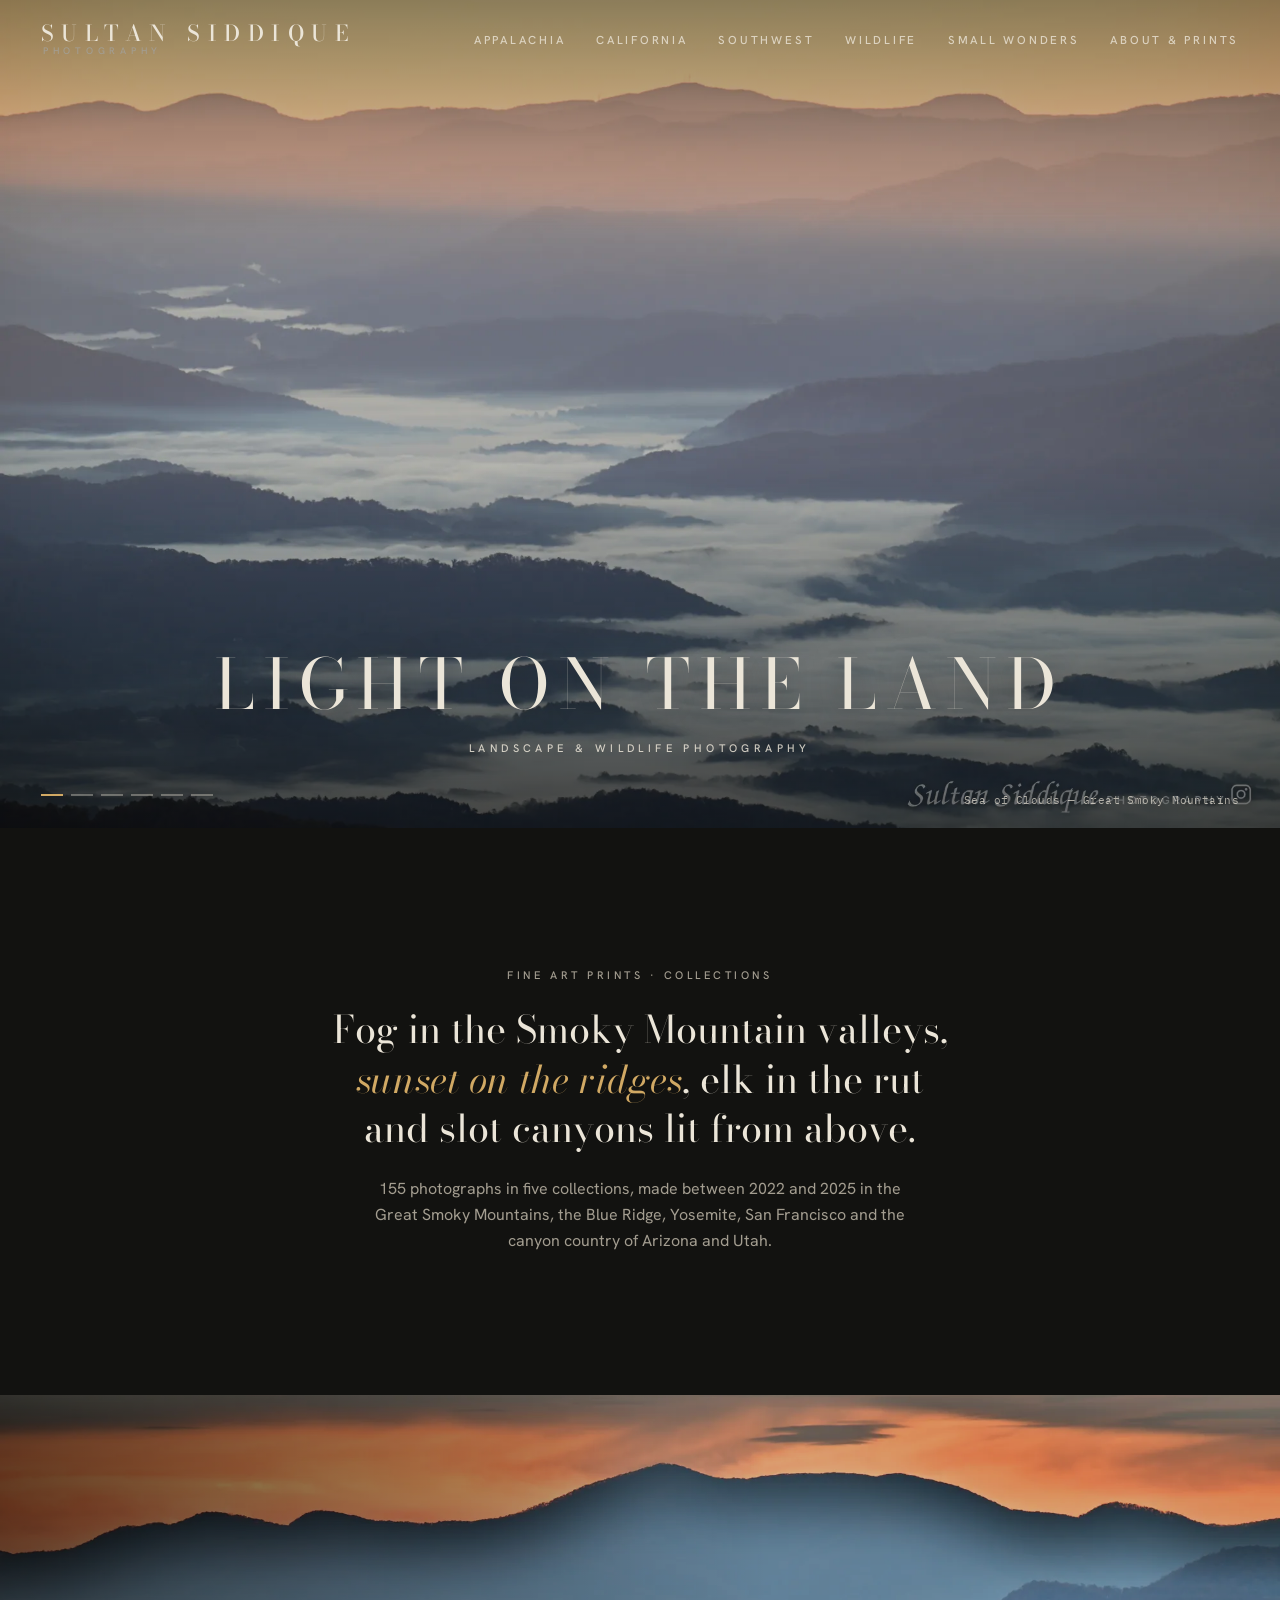
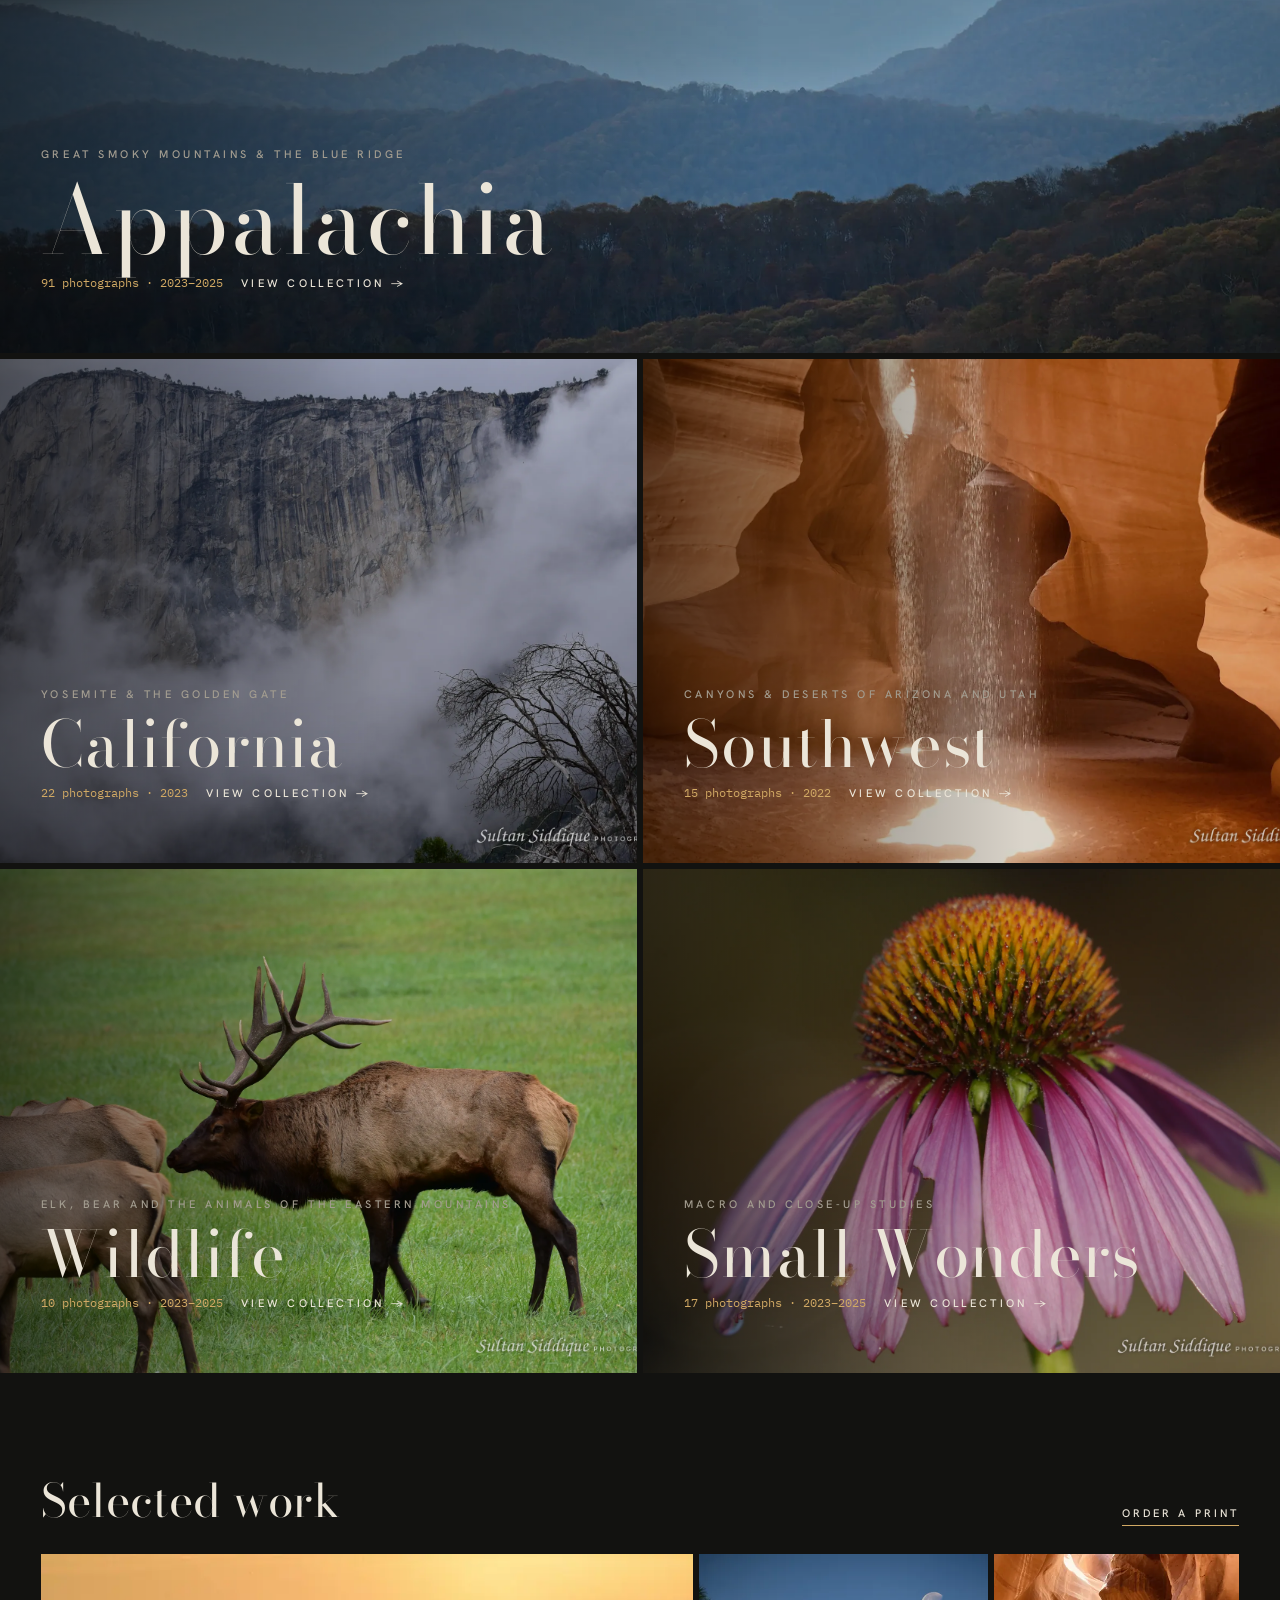
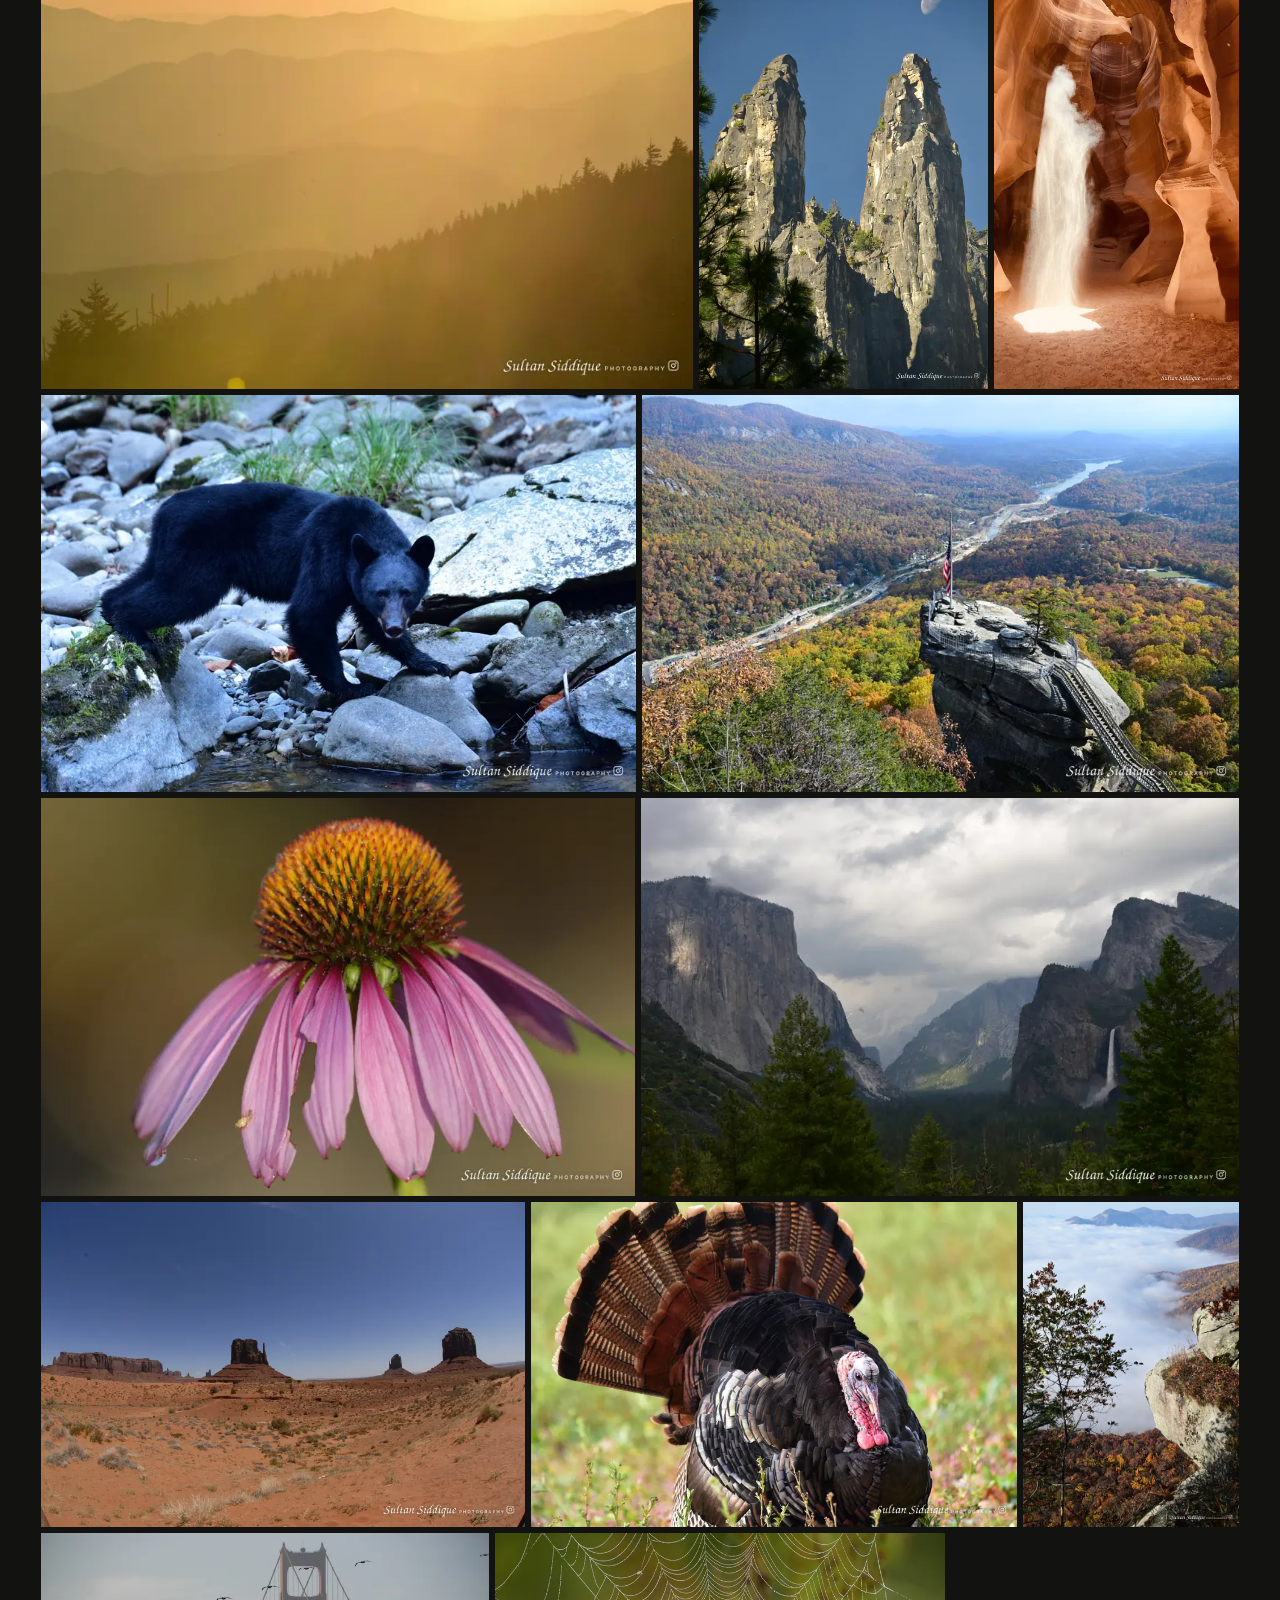
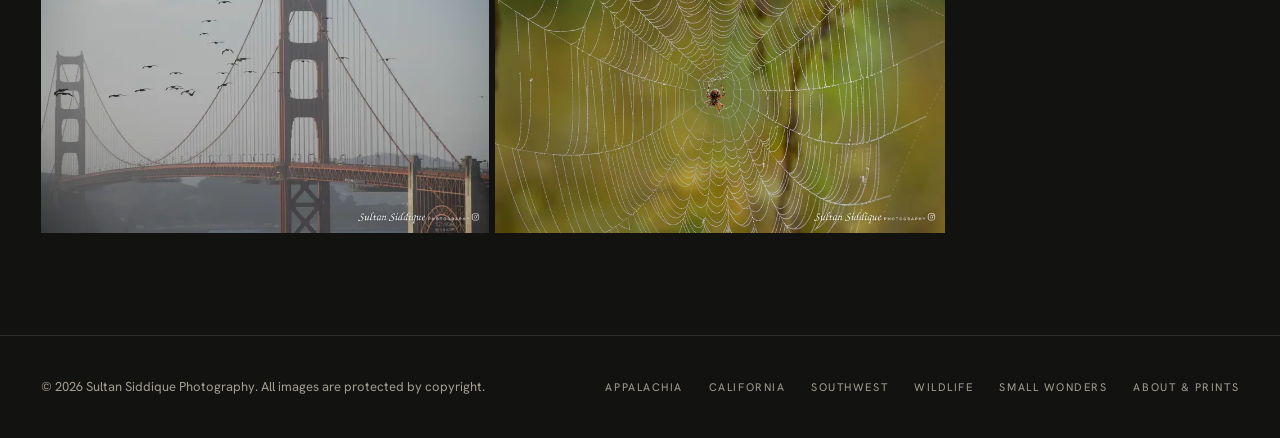
==== index.html @ a52e5d25 "Sultan Siddique Photography portfolio site Static site: home page, five collection galleries with li" ====
<!doctype html>
<html lang="en">
<head>
<title>Sultan Siddique Photography</title>
<meta charset="utf-8">
<meta name="viewport" content="width=device-width, initial-scale=1, viewport-fit=cover">
<meta name="claude:viewport-fit-sides" content="cover">
<meta name="description" content="Landscape and wildlife photography from the Great Smoky Mountains, the Blue Ridge, Yosemite and the American Southwest.">
<meta property="og:title" content="Sultan Siddique Photography"><meta property="og:description" content="Landscape and wildlife photography from the Great Smoky Mountains, the Blue Ridge, Yosemite and the American Southwest."><meta property="og:image" content="img/l/dsc-5388.webp">
<meta name="theme-color" content="#121210">
<link rel="icon" href="data:image/svg+xml,%3Csvg xmlns='http://www.w3.org/2000/svg' viewBox='0 0 64 64'%3E%3Crect width='64' height='64' fill='%23121210'/%3E%3Cpath d='M6 50 24 26l10 13 8-9 16 20Z' fill='%23d1a964'/%3E%3Ccircle cx='46' cy='18' r='5' fill='%23ebe5d8'/%3E%3C/svg%3E">
<link rel="preconnect" href="https://fonts.googleapis.com"><link rel="preconnect" href="https://fonts.gstatic.com" crossorigin><link rel="stylesheet" href="https://fonts.googleapis.com/css2?family=Bodoni+Moda:ital,opsz,wght@0,6..96,400;0,6..96,500;1,6..96,400&family=Hanken+Grotesk:wght@400;500&family=IBM+Plex+Mono&display=swap">
<link rel="stylesheet" href="css/site.css">
</head>
<body>
<a class="skip" href="#main">Skip to content</a>
<header class="site-head wrap">
  <a class="wordmark" href="index.html" aria-label="Sultan Siddique Photography, home"><b>Sultan Siddique</b><span>Photography</span></a>
  <button class="menu-btn" type="button" aria-label="Menu" aria-expanded="false" aria-controls="nav"><i></i><i></i></button>
  <ul class="nav" id="nav"><li><a href="appalachia.html">Appalachia</a></li><li><a href="california.html">California</a></li><li><a href="southwest.html">Southwest</a></li><li><a href="wildlife.html">Wildlife</a></li><li><a href="small-wonders.html">Small Wonders</a></li><li><a href="about.html">About &amp; Prints</a></li></ul>
</header>
<main id="main">
<section class="hero" aria-label="Featured photographs"><figure data-cap="Sea of Clouds — Great Smoky Mountains" class="on"><img src="img/l/dsc-5388.webp" alt="Sea of Clouds, Great Smoky Mountains" fetchpriority="high"></figure><figure data-cap="Golden Hour Ridges — Great Smoky Mountains"><img data-src="img/l/dsc-8160.webp" src="" alt="Golden Hour Ridges, Great Smoky Mountains" fetchpriority="low"></figure><figure data-cap="El Capitan in Cloud — Yosemite National Park"><img data-src="img/l/dsc-5536.webp" src="" alt="El Capitan in Cloud, Yosemite National Park" fetchpriority="low"></figure><figure data-cap="Light Beam — Antelope Canyon, Arizona"><img data-src="img/l/img-0070.webp" src="" alt="Light Beam, Antelope Canyon, Arizona" fetchpriority="low"></figure><figure data-cap="The Bull — Great Smoky Mountains"><img data-src="img/l/dsc-7879.webp" src="" alt="The Bull, Great Smoky Mountains" fetchpriority="low"></figure><figure data-cap="Horseshoe Bend — Arizona"><img data-src="img/l/dsc0155.webp" src="" alt="Horseshoe Bend, Arizona" fetchpriority="low"></figure>
  <div class="hero-copy wrap"><h1>Light on the Land</h1><p>Landscape &amp; Wildlife Photography</p></div>
  <div class="hero-dots"><button type="button" aria-label="Show photo 1" aria-current="true"></button><button type="button" aria-label="Show photo 2" aria-current="false"></button><button type="button" aria-label="Show photo 3" aria-current="false"></button><button type="button" aria-label="Show photo 4" aria-current="false"></button><button type="button" aria-label="Show photo 5" aria-current="false"></button><button type="button" aria-label="Show photo 6" aria-current="false"></button></div><span class="hero-cap" aria-live="polite"></span>
</section>
<section class="intro wrap">
  <span class="eyebrow">Fine art prints · Collections</span>
  <p class="lede">Fog in the Smoky Mountain valleys, <em>sunset on the ridges</em>, elk in the rut and slot canyons lit from above.</p>
  <p class="meta">155 photographs in five collections, made between 2022 and 2025 in the Great Smoky Mountains, the Blue Ridge, Yosemite, San Francisco and the canyon country of Arizona and Utah.</p>
</section>
<section class="collections" aria-label="Collections">
  <a class="tile" href="appalachia.html"><img src="img/l/dsc-5570.webp" alt="" loading="lazy" decoding="async"><div class="tile-copy wrap"><span class="eyebrow">Great Smoky Mountains &amp; the Blue Ridge</span><h2>Appalachia</h2><p><span class="count">91 photographs · 2023–2025</span><span class="go">View collection →</span></p></div></a>
  <div class="pair"><a class="tile" href="california.html"><img src="img/l/dsc-5536.webp" alt="" loading="lazy" decoding="async"><div class="tile-copy wrap"><span class="eyebrow">Yosemite &amp; the Golden Gate</span><h2>California</h2><p><span class="count">22 photographs · 2023</span><span class="go">View collection →</span></p></div></a><a class="tile" href="southwest.html"><img src="img/l/img-0070.webp" alt="" loading="lazy" decoding="async"><div class="tile-copy wrap"><span class="eyebrow">Canyons &amp; deserts of Arizona and Utah</span><h2>Southwest</h2><p><span class="count">15 photographs · 2022</span><span class="go">View collection →</span></p></div></a></div>
  <div class="pair"><a class="tile" href="wildlife.html"><img src="img/l/dsc-7879.webp" alt="" loading="lazy" decoding="async"><div class="tile-copy wrap"><span class="eyebrow">Elk, bear and the animals of the eastern mountains</span><h2>Wildlife</h2><p><span class="count">10 photographs · 2023–2025</span><span class="go">View collection →</span></p></div></a><a class="tile" href="small-wonders.html"><img src="img/l/dsc0779.webp" alt="" loading="lazy" decoding="async"><div class="tile-copy wrap"><span class="eyebrow">Macro and close-up studies</span><h2>Small Wonders</h2><p><span class="count">17 photographs · 2023–2025</span><span class="go">View collection →</span></p></div></a></div>
</section>
<section class="wrap" aria-labelledby="sel-h">
  <div class="section-head"><h2 id="sel-h">Selected work</h2><a href="about.html#prints">Order a print</a></div>
  <div class="grid"><figure style="--r:1.4981" data-full="img/l/dsc-8160.webp" data-title="Golden Hour Ridges" data-place="Great Smoky Mountains" data-year="2023" data-exif="Nikon D750 · 260mm · f/25 · 1/100s · ISO 200"><a href="img/l/dsc-8160.webp" aria-label="Open Golden Hour Ridges"><img src="img/s/dsc-8160.webp" alt="Golden Hour Ridges, Great Smoky Mountains" loading="lazy" decoding="async" width="800" height="534"></a><figcaption>Golden Hour Ridges<small>Great Smoky Mountains · 2023</small></figcaption></figure><figure style="--r:0.6663" data-full="img/l/dsc-6150.webp" data-title="Cathedral Spires &amp; Moon" data-place="Yosemite National Park" data-year="2023" data-exif="Nikon D750 · 140mm · f/6 · 1/160s · ISO 200"><a href="img/l/dsc-6150.webp" aria-label="Open Cathedral Spires &amp; Moon"><img src="img/s/dsc-6150.webp" alt="Cathedral Spires &amp; Moon, Yosemite National Park" loading="lazy" decoding="async" width="533" height="800"></a><figcaption>Cathedral Spires &amp; Moon<small>Yosemite National Park · 2023</small></figcaption></figure><figure style="--r:0.5625" data-full="img/l/img-9988.webp" data-title="Falling Sand" data-place="Antelope Canyon, Arizona" data-year="2022" data-exif="iPhone SE · 3.99mm · f/1.8 · 1/75s · ISO 80"><a href="img/l/img-9988.webp" aria-label="Open Falling Sand"><img src="img/s/img-9988.webp" alt="Falling Sand, Antelope Canyon, Arizona" loading="lazy" decoding="async" width="450" height="800"></a><figcaption>Falling Sand<small>Antelope Canyon, Arizona · 2022</small></figcaption></figure><figure style="--r:1.4981" data-full="img/l/dsc-8033.webp" data-title="Black Bear" data-place="Great Smoky Mountains" data-year="2023" data-exif="Nikon D750 · 310mm · f/5.6 · 1/100s · ISO 2000"><a href="img/l/dsc-8033.webp" aria-label="Open Black Bear"><img src="img/s/dsc-8033.webp" alt="Black Bear, Great Smoky Mountains" loading="lazy" decoding="async" width="800" height="534"></a><figcaption>Black Bear<small>Great Smoky Mountains · 2023</small></figcaption></figure><figure style="--r:1.5009" data-full="img/l/dsc-6797.webp" data-title="Chimney Rock" data-place="Blue Ridge, North Carolina" data-year="2025" data-exif="Nikon Z 8 · 24mm · f/8 · 1/160s · ISO 125"><a href="img/l/dsc-6797.webp" aria-label="Open Chimney Rock"><img src="img/s/dsc-6797.webp" alt="Chimney Rock, Blue Ridge, North Carolina" loading="lazy" decoding="async" width="800" height="533"></a><figcaption>Chimney Rock<small>Blue Ridge, North Carolina · 2025</small></figcaption></figure><figure style="--r:1.4925" data-full="img/l/dsc0779.webp" data-title="Coneflower" data-place="Close-up" data-year="2023" data-exif="Nikon D200 · 500mm · f/5.6 · 1/320s · ISO 320"><a href="img/l/dsc0779.webp" aria-label="Open Coneflower"><img src="img/s/dsc0779.webp" alt="Coneflower, Close-up" loading="lazy" decoding="async" width="800" height="536"></a><figcaption>Coneflower<small>Close-up · 2023</small></figcaption></figure><figure style="--r:1.5009" data-full="img/l/dsc-5872.webp" data-title="Tunnel View" data-place="Yosemite National Park" data-year="2023" data-exif="Nikon D750 · 32mm · f/25 · 1/25s · ISO 100"><a href="img/l/dsc-5872.webp" aria-label="Open Tunnel View"><img src="img/s/dsc-5872.webp" alt="Tunnel View, Yosemite National Park" loading="lazy" decoding="async" width="800" height="533"></a><figcaption>Tunnel View<small>Yosemite National Park · 2023</small></figcaption></figure><figure style="--r:1.4925" data-full="img/l/dsc0091.webp" data-title="Monument Valley" data-place="Arizona–Utah" data-year="2022" data-exif="Nikon D200 · 10.5mm · f/18 · 1/200s · ISO 250"><a href="img/l/dsc0091.webp" aria-label="Open Monument Valley"><img src="img/s/dsc0091.webp" alt="Monument Valley, Arizona–Utah" loading="lazy" decoding="async" width="800" height="536"></a><figcaption>Monument Valley<small>Arizona–Utah · 2022</small></figcaption></figure><figure style="--r:1.4981" data-full="img/l/dsc-8059.webp" data-title="Strut" data-place="Great Smoky Mountains" data-year="2023" data-exif="Nikon D750 · 380mm · f/5.6 · 1/80s · ISO 1600"><a href="img/l/dsc-8059.webp" aria-label="Open Strut"><img src="img/s/dsc-8059.webp" alt="Strut, Great Smoky Mountains" loading="lazy" decoding="async" width="800" height="534"></a><figcaption>Strut<small>Great Smoky Mountains · 2023</small></figcaption></figure><figure style="--r:0.6663" data-full="img/l/dsc-7204.webp" data-title="Above the Clouds" data-place="Blue Ridge" data-year="2025" data-exif="Nikon Z 8 · 48mm · f/9 · 1/160s · ISO 110"><a href="img/l/dsc-7204.webp" aria-label="Open Above the Clouds"><img src="img/s/dsc-7204.webp" alt="Above the Clouds, Blue Ridge" loading="lazy" decoding="async" width="533" height="800"></a><figcaption>Above the Clouds<small>Blue Ridge · 2025</small></figcaption></figure><figure style="--r:1.4925" data-full="img/l/dsc0447.webp" data-title="Golden Gate &amp; Pelicans" data-place="San Francisco" data-year="2023" data-exif="Nikon D200 · 125mm · f/6 · 1/200s · ISO 100"><a href="img/l/dsc0447.webp" aria-label="Open Golden Gate &amp; Pelicans"><img src="img/s/dsc0447.webp" alt="Golden Gate &amp; Pelicans, San Francisco" loading="lazy" decoding="async" width="800" height="536"></a><figcaption>Golden Gate &amp; Pelicans<small>San Francisco · 2023</small></figcaption></figure><figure style="--r:1.4981" data-full="img/l/dsc-8087.webp" data-title="Dew-Strung Web" data-place="Great Smoky Mountains" data-year="2023" data-exif="Nikon D750 · 500mm · f/5.6 · 1/80s · ISO 200"><a href="img/l/dsc-8087.webp" aria-label="Open Dew-Strung Web"><img src="img/s/dsc-8087.webp" alt="Dew-Strung Web, Great Smoky Mountains" loading="lazy" decoding="async" width="800" height="534"></a><figcaption>Dew-Strung Web<small>Great Smoky Mountains · 2023</small></figcaption></figure></div>
</section>
<div style="height:clamp(60px,8vw,110px)"></div>
</main>
<footer class="site-foot wrap">
  <span>© 2026 Sultan Siddique Photography. All images are protected by copyright.</span>
  <nav aria-label="Footer"><a href="appalachia.html">Appalachia</a><a href="california.html">California</a><a href="southwest.html">Southwest</a><a href="wildlife.html">Wildlife</a><a href="small-wonders.html">Small Wonders</a><a href="about.html">About &amp; Prints</a></nav>
</footer>
<script src="js/site.js" defer></script>
</body>
</html>
---- css/site.css ----
/* Layout: full-bleed photographs on a dark gallery wall; type stays small and spaced so the pictures carry the page. */
:root {
  --wall: #121210;        /* gallery wall, warm-biased near black */
  --wall-2: #1b1a17;      /* raised surface */
  --line: #2e2c27;        /* hairlines */
  --bone: #ebe5d8;        /* primary text */
  --ash: #a39d90;         /* secondary text */
  --gold: #d1a964;        /* the one accent: late-light gold */
  --display: "Bodoni Moda", "Didot", "Bodoni 72", Georgia, serif;
  --body: "Hanken Grotesk", "Helvetica Neue", Arial, sans-serif;
  --mono: "IBM Plex Mono", ui-monospace, Menlo, Consolas, monospace;
  --gutter: clamp(16px, 3.2vw, 48px);
  color-scheme: dark;
}
* { box-sizing: border-box; }
html { scroll-behavior: smooth; }
@media (prefers-reduced-motion: reduce) { html { scroll-behavior: auto; } }
body {
  margin: 0; background: var(--wall); color: var(--bone);
  font: 400 16px/1.65 var(--body);
  -webkit-font-smoothing: antialiased;
}
img { max-width: 100%; display: block; }
a { color: inherit; }
:focus-visible { outline: 2px solid var(--gold); outline-offset: 3px; }
.wrap { padding-left: max(var(--gutter), env(safe-area-inset-left, 0px)); padding-right: max(var(--gutter), env(safe-area-inset-right, 0px)); }
.eyebrow { font: 500 11px/1.4 var(--body); letter-spacing: .32em; text-transform: uppercase; color: var(--ash); }
.skip { position: absolute; left: -999px; top: 8px; background: var(--bone); color: var(--wall); padding: 8px 12px; z-index: 100; }
.skip:focus { left: 16px; }

/* ---------- Header ---------- */
.site-head {
  position: fixed; inset: 0 0 auto; z-index: 40;
  display: flex; align-items: center; justify-content: space-between; gap: 24px;
  padding-top: calc(env(safe-area-inset-top, 0px) + 22px); padding-bottom: 22px;
  transition: background .35s ease, padding .35s ease;
}
.site-head.solid { background: rgba(18,18,16,.92); backdrop-filter: blur(10px); padding-top: calc(env(safe-area-inset-top, 0px) + 14px); padding-bottom: 14px; border-bottom: 1px solid var(--line); }
.wordmark { text-decoration: none; display: grid; gap: 2px; line-height: 1; }
.wordmark b { font: 500 22px/1 var(--display); letter-spacing: .34em; text-transform: uppercase; }
.wordmark span { font: 500 9.5px/1 var(--body); letter-spacing: .5em; text-transform: uppercase; color: var(--ash); padding-left: 2px; }
.nav { display: flex; gap: clamp(16px, 2.4vw, 34px); list-style: none; margin: 0; padding: 0; }
.nav a { text-decoration: none; font: 500 11.5px/1 var(--body); letter-spacing: .24em; text-transform: uppercase; color: var(--bone); opacity: .8; padding: 6px 0; border-bottom: 1px solid transparent; }
.nav a:hover, .nav a[aria-current="page"] { opacity: 1; border-bottom-color: var(--gold); }
.menu-btn { display: none; background: none; border: 0; color: var(--bone); width: 44px; height: 44px; padding: 10px; cursor: pointer; }
.menu-btn i { display: block; height: 1px; background: currentColor; margin: 7px 0; transition: transform .3s; }
.menu-open .menu-btn i:first-child { transform: translateY(4px) rotate(45deg); }
.menu-open .menu-btn i:last-child { transform: translateY(-4px) rotate(-45deg); }
@media (max-width: 860px) {
  .menu-btn { display: block; }
  .nav { position: fixed; inset: 0; z-index: -1; flex-direction: column; justify-content: center; align-items: center; gap: 28px; background: var(--wall); opacity: 0; pointer-events: none; transition: opacity .3s; }
  .nav a { font-size: 14px; }
  .menu-open .nav { opacity: 1; pointer-events: auto; }
}

/* ---------- Hero ---------- */
.hero { position: relative; height: min(92svh, 1100px); min-height: 520px; overflow: hidden; background: #000; }
.hero figure { position: absolute; inset: 0; margin: 0; opacity: 0; transition: opacity 1.8s ease; }
.hero figure.on { opacity: 1; }
.hero figure img { width: 100%; height: 100%; object-fit: cover; transform: scale(1.06); transition: transform 9s linear; }
.hero figure.on img { transform: scale(1); }
.hero::after { content: ""; position: absolute; inset: 0; background: linear-gradient(180deg, rgba(0,0,0,.45) 0%, rgba(0,0,0,0) 28%, rgba(0,0,0,0) 55%, rgba(0,0,0,.6) 100%); pointer-events: none; }
.hero-copy { position: absolute; z-index: 2; left: 0; right: 0; bottom: clamp(36px, 8vh, 90px); display: grid; gap: 18px; justify-items: center; text-align: center; }
.hero-copy h1 { margin: 0; font: 400 clamp(30px, 5.4vw, 72px)/1.08 var(--display); letter-spacing: .14em; text-transform: uppercase; text-wrap: balance; text-shadow: 0 2px 30px rgba(0,0,0,.35); }
.hero-copy p { margin: 0; font: 500 11px/1.5 var(--body); letter-spacing: .4em; text-transform: uppercase; color: var(--bone); opacity: .85; }
.hero-cap { position: absolute; z-index: 2; right: max(var(--gutter), env(safe-area-inset-right, 0px)); bottom: 22px; font: 400 11px/1 var(--mono); color: var(--bone); opacity: .7; letter-spacing: .04em; }
.hero-dots { position: absolute; z-index: 2; left: max(var(--gutter), env(safe-area-inset-left, 0px)); bottom: 22px; display: flex; gap: 8px; }
.hero-dots button { width: 22px; height: 22px; padding: 10px 0; background: none; border: 0; cursor: pointer; }
.hero-dots button::before { content: ""; display: block; height: 2px; background: var(--bone); opacity: .35; }
.hero-dots button[aria-current="true"]::before { opacity: 1; background: var(--gold); }
@media (prefers-reduced-motion: reduce) { .hero figure, .hero figure img { transition: none; transform: none; } }
@media (max-width: 600px) { .hero-cap { display: none; } }

/* ---------- Intro ---------- */
.intro { padding-block: clamp(64px, 11vw, 140px); display: grid; justify-items: center; text-align: center; gap: 22px; }
.intro p.lede { margin: 0; max-width: 30ch; font: 400 clamp(24px, 3.2vw, 38px)/1.3 var(--display); text-wrap: balance; }
.intro p.lede em { color: var(--gold); font-style: italic; }
.intro .meta { margin: 0; max-width: 62ch; color: var(--ash); }

/* ---------- Collections (full-width tiles) ---------- */
.collections { display: grid; gap: 6px; }
.tile { position: relative; display: block; height: clamp(320px, 62vh, 720px); overflow: hidden; text-decoration: none; background: #000; }
.tile img { width: 100%; height: 100%; object-fit: cover; transition: transform 1.4s cubic-bezier(.2,.7,.2,1), opacity .6s; opacity: .86; }
.tile:hover img, .tile:focus-visible img { transform: scale(1.035); opacity: 1; }
.tile::after { content: ""; position: absolute; inset: 0; background: linear-gradient(90deg, rgba(0,0,0,.55), rgba(0,0,0,0) 60%); }
.tile-copy { position: absolute; z-index: 2; left: 0; right: 0; bottom: clamp(28px, 6vw, 64px); display: grid; gap: 12px; }
.tile-copy h2 { margin: 0; font: 400 clamp(38px, 7.4vw, 104px)/.95 var(--display); letter-spacing: .02em; }
.tile-copy p { margin: 0; display: flex; flex-wrap: wrap; gap: 6px 18px; align-items: baseline; }
.tile-copy .count { font: 400 12px/1 var(--mono); color: var(--gold); }
.tile-copy .go { font: 500 11px/1 var(--body); letter-spacing: .3em; text-transform: uppercase; }
.pair { display: grid; grid-template-columns: 1fr 1fr; gap: 6px; }
.pair .tile { height: clamp(320px, 56vh, 640px); }
.pair .tile-copy h2 { font-size: clamp(34px, 5vw, 72px); }
@media (max-width: 760px) { .pair { grid-template-columns: 1fr; } }

/* ---------- Selected strip ---------- */
.section-head { display: flex; align-items: end; justify-content: space-between; gap: 16px; flex-wrap: wrap; padding-block: clamp(56px, 8vw, 110px) 28px; }
.section-head h2 { margin: 0; font: 400 clamp(28px, 3.6vw, 46px)/1.1 var(--display); }
.section-head a { font: 500 11px/1 var(--body); letter-spacing: .28em; text-transform: uppercase; text-decoration: none; border-bottom: 1px solid var(--gold); padding-bottom: 6px; }

/* ---------- Justified grid (no JS needed) ---------- */
.grid { display: flex; flex-wrap: wrap; gap: 6px; }
.grid::after { content: ""; flex-grow: 999; }
.grid figure { margin: 0; flex: var(--r) 1 calc(var(--r) * var(--row, 300px)); position: relative; overflow: hidden; background: var(--wall-2); }
.grid figure::before { content: ""; display: block; padding-top: calc(100% / var(--r)); }
.grid a { position: absolute; inset: 0; display: block; cursor: zoom-in; }
.grid img { width: 100%; height: 100%; object-fit: cover; transition: transform .9s cubic-bezier(.2,.7,.2,1), filter .5s; }
.grid figcaption { position: absolute; left: 0; right: 0; bottom: 0; padding: 40px 14px 12px; background: linear-gradient(0deg, rgba(0,0,0,.65), rgba(0,0,0,0)); font: 500 12px/1.3 var(--body); letter-spacing: .04em; opacity: 0; transform: translateY(6px); transition: opacity .35s, transform .35s; pointer-events: none; }
.grid figcaption small { display: block; color: var(--ash); font-size: 11px; letter-spacing: .08em; }
.grid figure:hover img { transform: scale(1.03); }
.grid figure:hover figcaption, .grid a:focus-visible + figcaption { opacity: 1; transform: none; }
@media (max-width: 760px) { .grid { --row: 108px; gap: 4px; } .grid figcaption { display: none; } }
@media (min-width: 1500px) { .grid { --row: 380px; } }

/* ---------- Gallery page header ---------- */
.page-head { padding-block: calc(env(safe-area-inset-top, 0px) + clamp(130px, 17vw, 200px)) clamp(36px, 5vw, 64px); display: grid; gap: 16px; }
.page-head h1 { margin: 0; font: 400 clamp(46px, 9vw, 128px)/.92 var(--display); letter-spacing: .01em; text-wrap: balance; }
.page-head .row { display: flex; flex-wrap: wrap; gap: 10px 32px; align-items: baseline; justify-content: space-between; border-top: 1px solid var(--line); padding-top: 18px; }
.page-head .row p { margin: 0; color: var(--ash); max-width: 60ch; }
.page-head .facts { font: 400 12px/1.6 var(--mono); color: var(--ash); }
.page-head .facts b { color: var(--gold); font-weight: 400; }
.gallery { padding-bottom: clamp(60px, 9vw, 120px); }
.next-col { display: block; text-decoration: none; border-top: 1px solid var(--line); padding-block: clamp(40px, 7vw, 90px); }
.next-col span { display: block; }
.next-col .t { font: 400 clamp(36px, 6vw, 84px)/1 var(--display); transition: color .3s; }
.next-col:hover .t { color: var(--gold); }

/* ---------- About / prints ---------- */
.about { display: grid; grid-template-columns: minmax(0, 5fr) minmax(0, 6fr); gap: clamp(32px, 6vw, 96px); align-items: start; padding-bottom: clamp(60px, 9vw, 120px); }
.about img { width: 100%; height: auto; }
.prose { min-width: 0; max-width: 62ch; }
.prose h2 { font: 400 clamp(26px, 3vw, 38px)/1.15 var(--display); margin: 1.6em 0 .5em; }
.prose h2:first-child { margin-top: 0; }
.prose p { margin: 0 0 1.1em; color: #d6d0c3; }
.kit { list-style: none; margin: 0; padding: 0; border-top: 1px solid var(--line); }
.kit li { display: flex; justify-content: space-between; gap: 16px; padding: 12px 0; border-bottom: 1px solid var(--line); font-size: 15px; }
.kit li span:last-child { font: 400 12.5px/1.6 var(--mono); color: var(--ash); text-align: right; }
.sizes { display: grid; grid-template-columns: repeat(auto-fit, minmax(150px, 1fr)); gap: 1px; background: var(--line); border: 1px solid var(--line); margin: 6px 0 22px; }
.sizes div { background: var(--wall); padding: 16px; display: grid; gap: 4px; }
.sizes b { font: 400 22px/1 var(--display); }
.sizes span { font: 400 12px/1.4 var(--mono); color: var(--ash); }
.cta { display: inline-flex; align-items: center; gap: 12px; padding: 14px 22px; border: 1px solid var(--gold); color: var(--bone); text-decoration: none; font: 500 11.5px/1 var(--body); letter-spacing: .26em; text-transform: uppercase; transition: background .25s, color .25s; }
.cta:hover { background: var(--gold); color: var(--wall); }
.email { font: 400 15px/1.4 var(--mono); color: var(--gold); user-select: all; }
@media (max-width: 860px) { .about { grid-template-columns: 1fr; } }

/* ---------- Footer ---------- */
.site-foot { border-top: 1px solid var(--line); padding-block: 40px calc(40px + env(safe-area-inset-bottom, 0px)); display: flex; flex-wrap: wrap; gap: 18px 40px; justify-content: space-between; align-items: center; color: var(--ash); font-size: 13px; }
.site-foot nav { display: flex; flex-wrap: wrap; gap: 10px 26px; }
.site-foot a { text-decoration: none; letter-spacing: .14em; text-transform: uppercase; font-size: 11px; }
.site-foot a:hover { color: var(--bone); }

/* ---------- Lightbox ---------- */
.lb { position: fixed; inset: 0; z-index: 90; background: #0a0a09; display: grid; grid-template-rows: auto 1fr auto; opacity: 0; pointer-events: none; transition: opacity .3s; }
.lb.open { opacity: 1; pointer-events: auto; }
.lb-top, .lb-bottom { display: flex; justify-content: space-between; align-items: center; gap: 16px; padding-left: max(var(--gutter), env(safe-area-inset-left, 0px)); padding-right: max(var(--gutter), env(safe-area-inset-right, 0px)); }
.lb-top { padding-top: calc(env(safe-area-inset-top, 0px) + 14px); padding-bottom: 10px; }
.lb-bottom { padding-top: 12px; padding-bottom: calc(env(safe-area-inset-bottom, 0px) + 18px); flex-wrap: wrap; align-items: end; }
.lb-count { font: 400 12px/1 var(--mono); color: var(--ash); }
.lb-stage { position: relative; min-height: 0; overflow: hidden; }
.lb-stage img { position: absolute; inset: 0; margin: auto; max-width: calc(100% - 2 * clamp(8px, 6vw, 96px)); max-height: 100%; width: auto; height: auto; object-fit: contain; transition: opacity .25s; user-select: none; }
.lb-stage img.loading { opacity: .25; }
.lb button { background: none; border: 0; color: var(--bone); cursor: pointer; font: 500 11px/1 var(--body); letter-spacing: .25em; text-transform: uppercase; padding: 12px; }
.lb-nav { position: absolute; top: 50%; translate: 0 -50%; width: 56px; height: 90px; display: grid; place-items: center; opacity: .65; }
.lb-nav:hover { opacity: 1; }
.lb-nav svg { width: 22px; height: 22px; stroke: currentColor; fill: none; stroke-width: 1.3; }
.lb-prev { left: max(4px, env(safe-area-inset-left, 0px)); } .lb-next { right: max(4px, env(safe-area-inset-right, 0px)); }
.lb-cap { display: grid; gap: 6px; min-width: 0; }
.lb-cap h3 { margin: 0; font: 400 clamp(20px, 2.2vw, 28px)/1.15 var(--display); }
.lb-cap p { margin: 0; color: var(--ash); font-size: 13px; letter-spacing: .06em; }
.lb-exif { font: 400 11.5px/1.5 var(--mono); color: var(--ash); }
.lb-print { font: 500 11px/1 var(--body); letter-spacing: .24em; text-transform: uppercase; text-decoration: none; border-bottom: 1px solid var(--gold); padding-bottom: 6px; white-space: nowrap; }
@media (max-width: 600px) { .lb-nav { display: none; } .lb-stage img { max-width: 100%; } }
@media (max-width: 600px) { .wordmark b { font-size: 16px; letter-spacing: .2em; white-space: nowrap; } .wordmark span { font-size: 8.5px; letter-spacing: .42em; } }
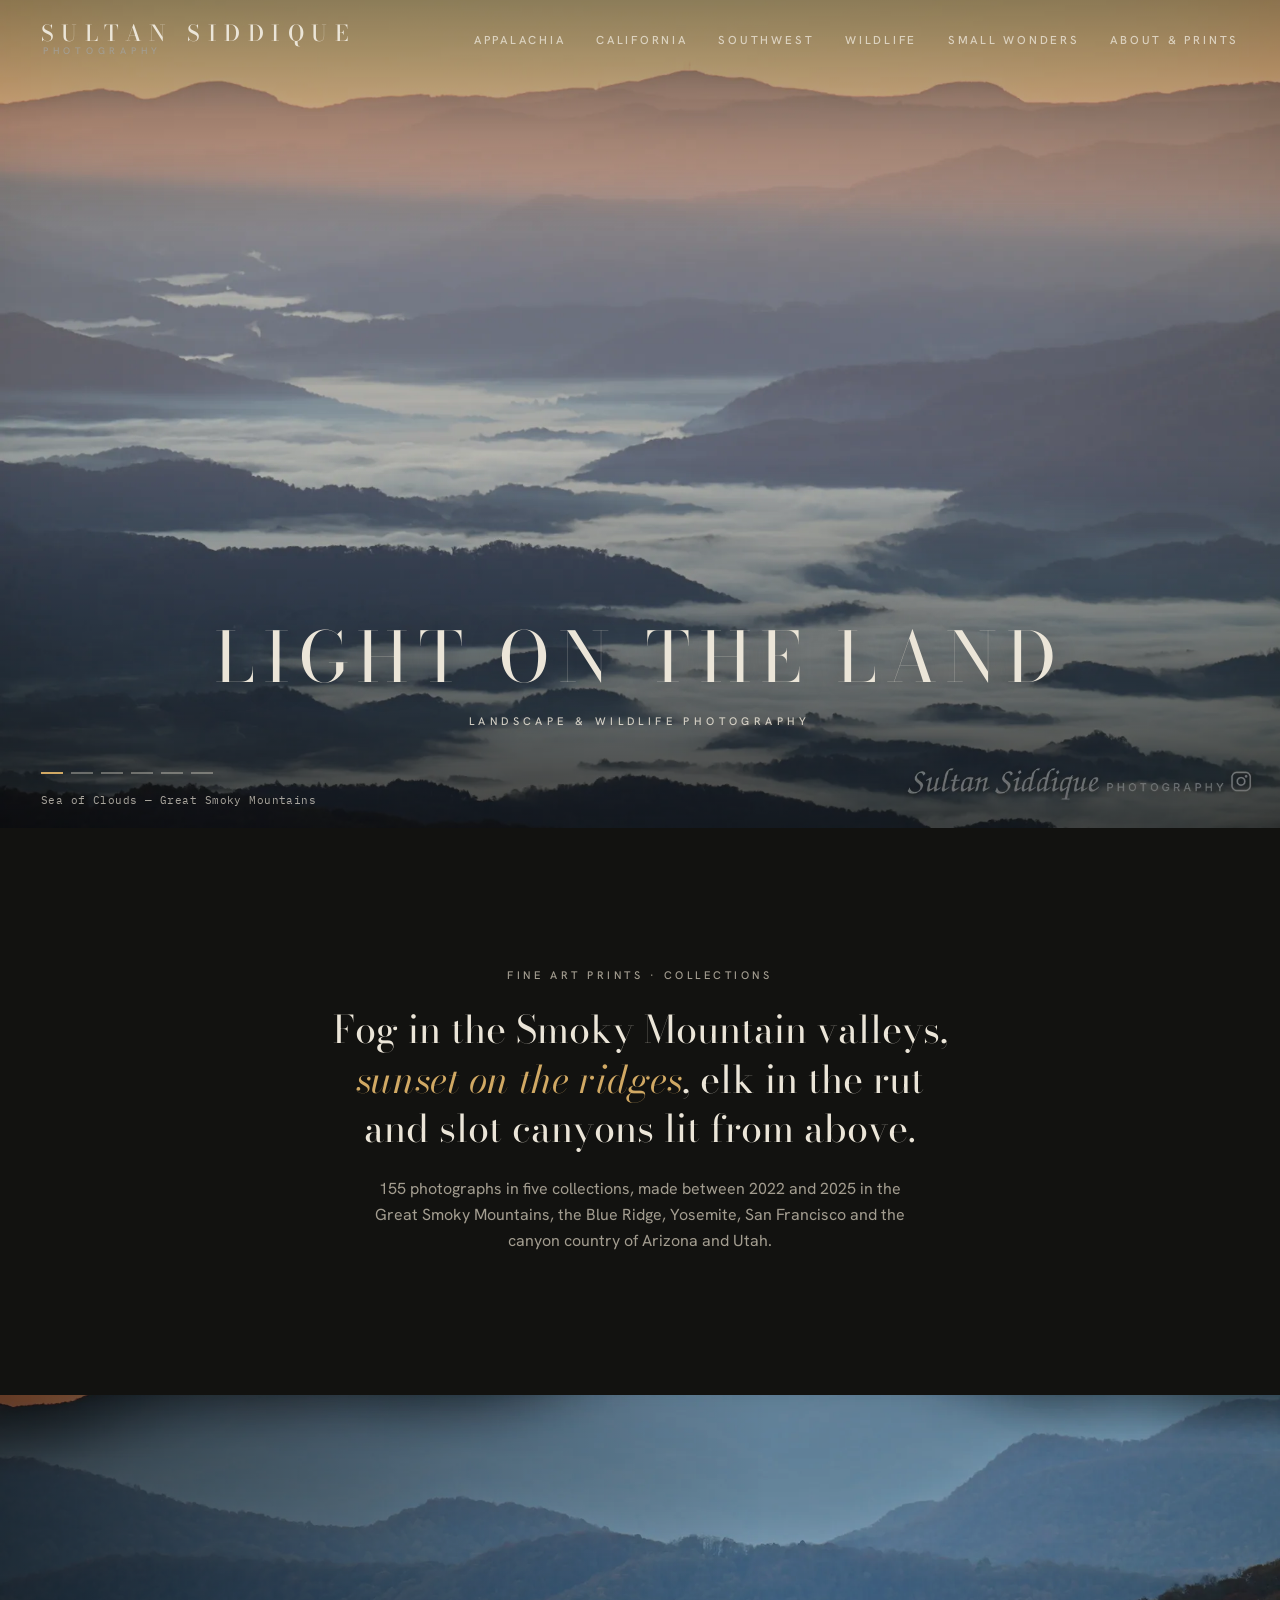
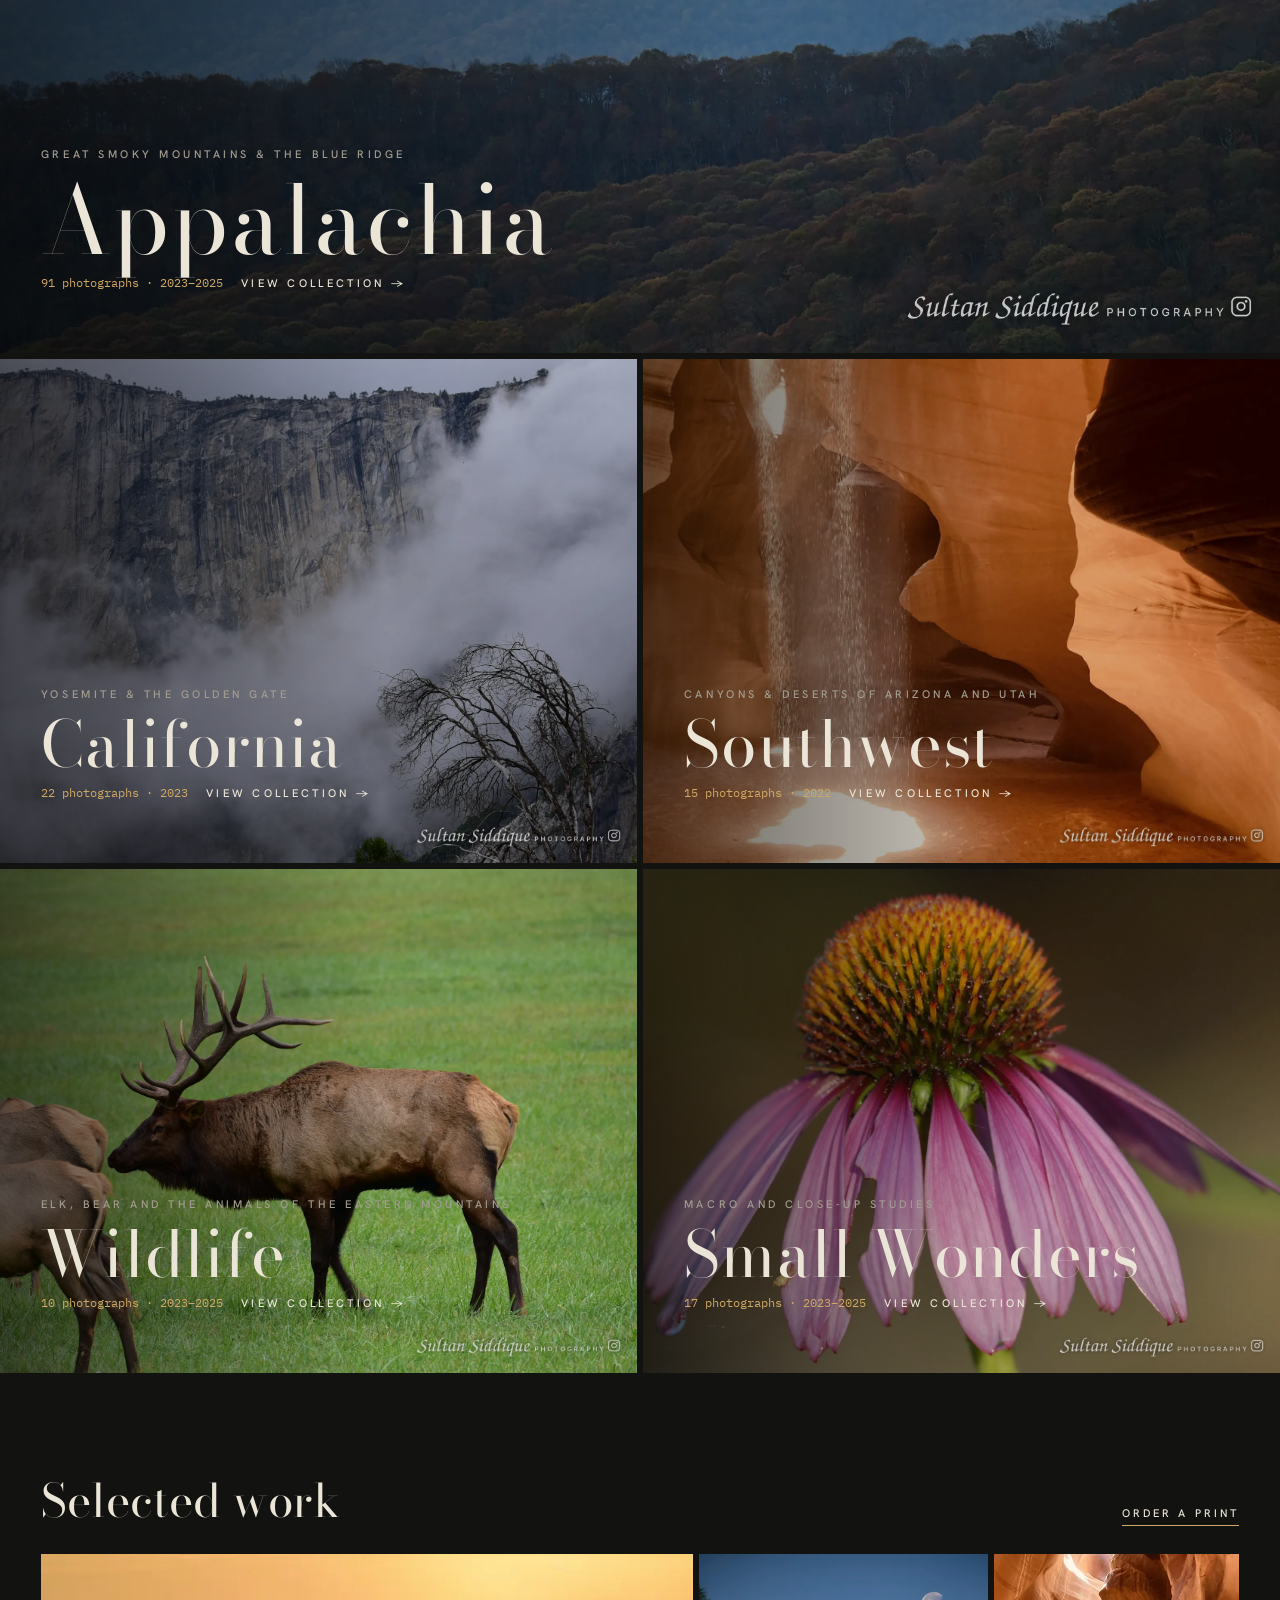
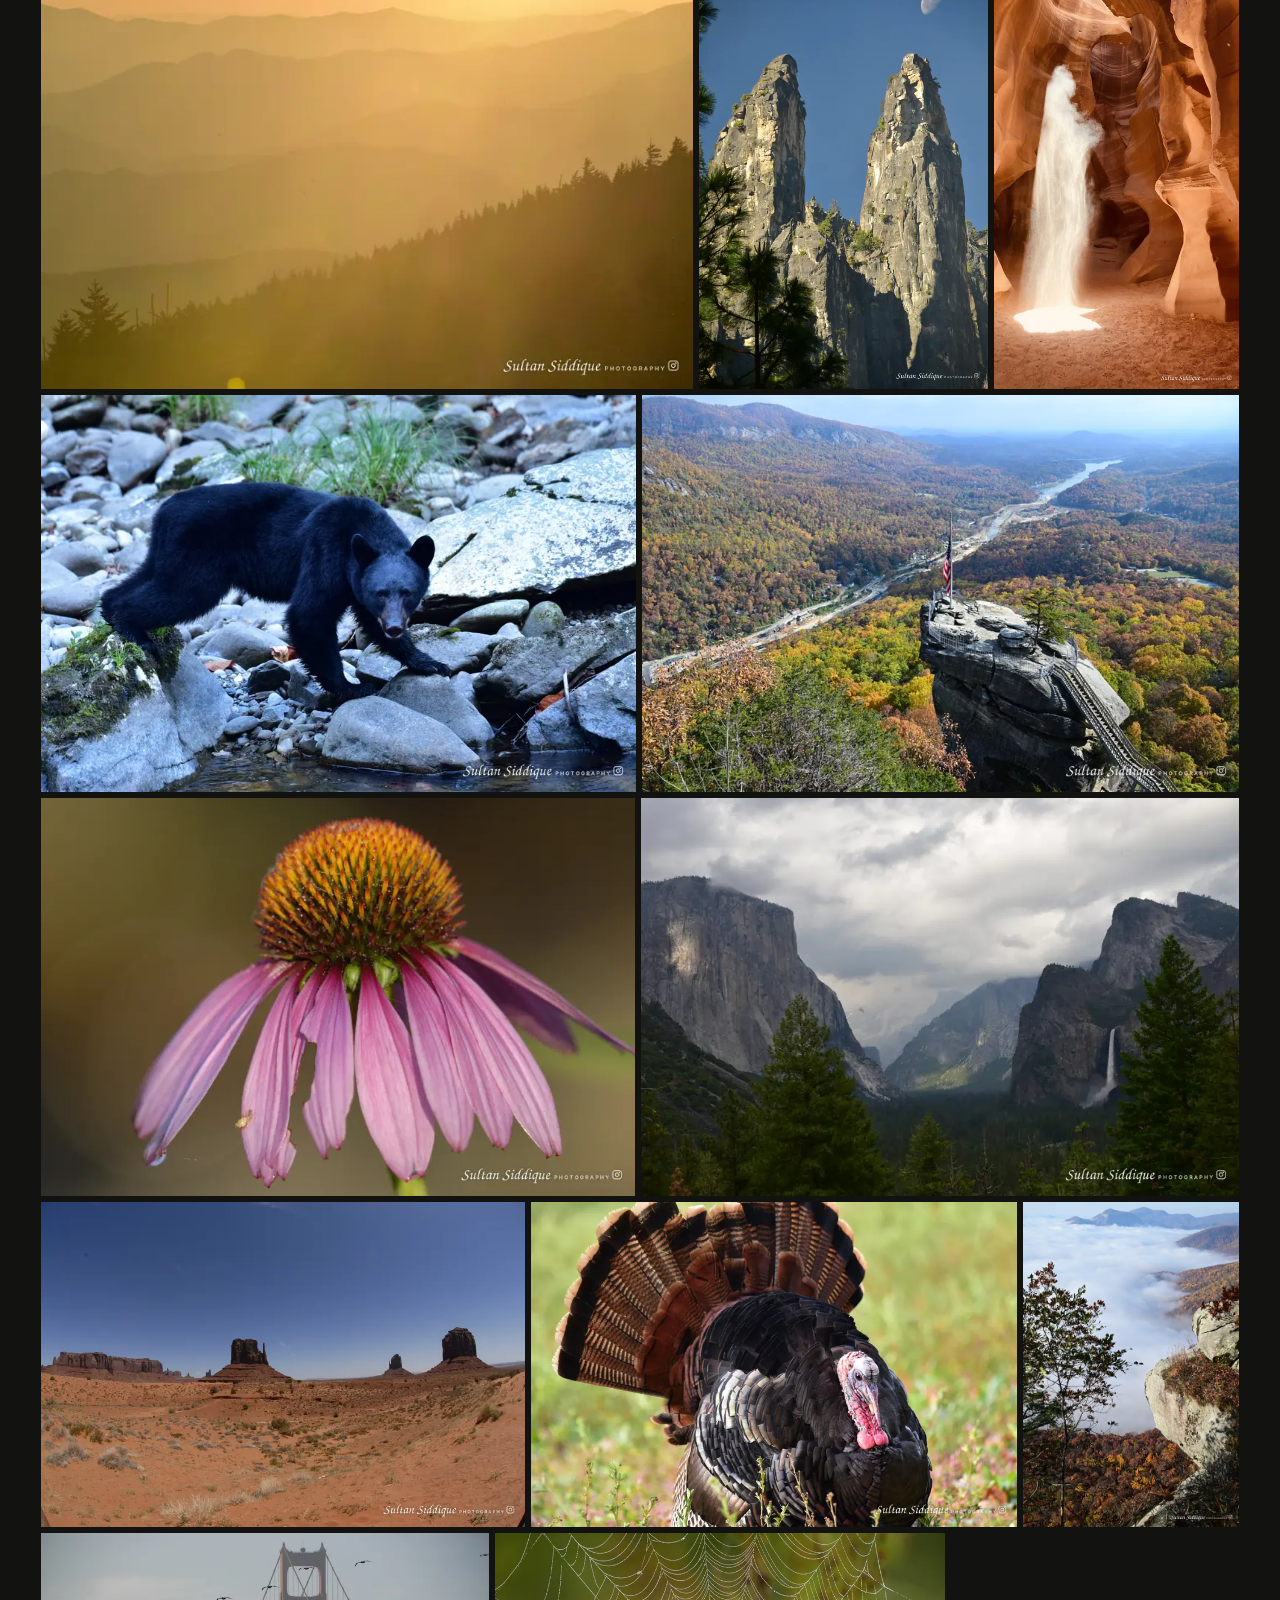
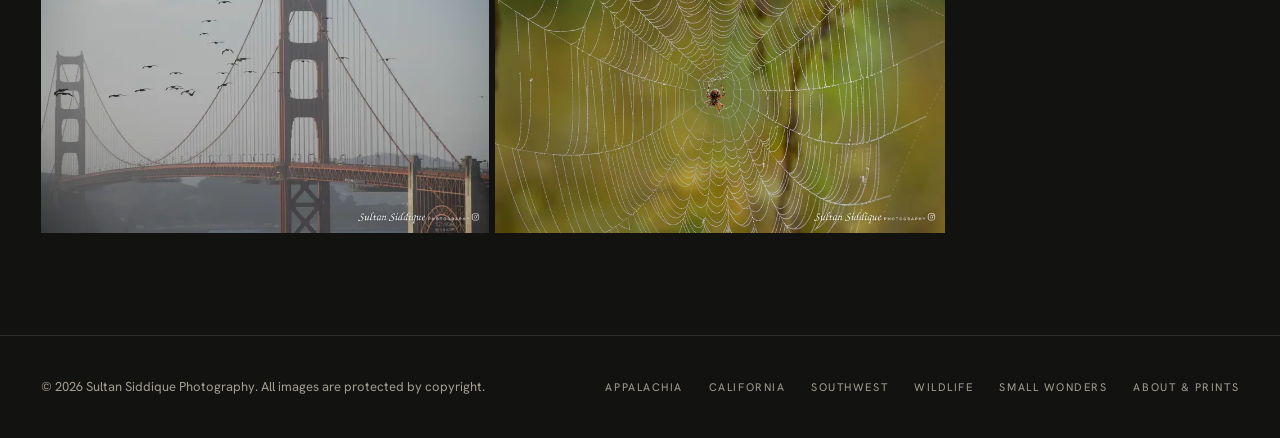
==== commit efdda647: "Version CSS/JS links so updates reach returning visitors Co-Authored-By: Claude Opus 5.5 <noreply@an" ====
--- a/index.html
+++ b/index.html
@@ -10,7 +10,7 @@
 <meta name="theme-color" content="#121210">
 <link rel="icon" href="data:image/svg+xml,%3Csvg xmlns='http://www.w3.org/2000/svg' viewBox='0 0 64 64'%3E%3Crect width='64' height='64' fill='%23121210'/%3E%3Cpath d='M6 50 24 26l10 13 8-9 16 20Z' fill='%23d1a964'/%3E%3Ccircle cx='46' cy='18' r='5' fill='%23ebe5d8'/%3E%3C/svg%3E">
 <link rel="preconnect" href="https://fonts.googleapis.com"><link rel="preconnect" href="https://fonts.gstatic.com" crossorigin><link rel="stylesheet" href="https://fonts.googleapis.com/css2?family=Bodoni+Moda:ital,opsz,wght@0,6..96,400;0,6..96,500;1,6..96,400&family=Hanken+Grotesk:wght@400;500&family=IBM+Plex+Mono&display=swap">
-<link rel="stylesheet" href="css/site.css">
+<link rel="stylesheet" href="css/site.css?v=5b5548cd">
 </head>
 <body>
 <a class="skip" href="#main">Skip to content</a>
@@ -44,6 +44,6 @@
   <span>© 2026 Sultan Siddique Photography. All images are protected by copyright.</span>
   <nav aria-label="Footer"><a href="appalachia.html">Appalachia</a><a href="california.html">California</a><a href="southwest.html">Southwest</a><a href="wildlife.html">Wildlife</a><a href="small-wonders.html">Small Wonders</a><a href="about.html">About &amp; Prints</a></nav>
 </footer>
-<script src="js/site.js" defer></script>
+<script src="js/site.js?v=5b5548cd" defer></script>
 </body>
 </html>
--- a/css/site.css
+++ b/css/site.css
@@ -57,19 +57,19 @@
 .hero { position: relative; height: min(92svh, 1100px); min-height: 520px; overflow: hidden; background: #000; }
 .hero figure { position: absolute; inset: 0; margin: 0; opacity: 0; transition: opacity 1.8s ease; }
 .hero figure.on { opacity: 1; }
-.hero figure img { width: 100%; height: 100%; object-fit: cover; transform: scale(1.06); transition: transform 9s linear; }
+.hero figure img { width: 100%; height: 100%; object-fit: cover; object-position: right bottom; transform: scale(1.06); transition: transform 9s linear; }
 .hero figure.on img { transform: scale(1); }
 .hero::after { content: ""; position: absolute; inset: 0; background: linear-gradient(180deg, rgba(0,0,0,.45) 0%, rgba(0,0,0,0) 28%, rgba(0,0,0,0) 55%, rgba(0,0,0,.6) 100%); pointer-events: none; }
-.hero-copy { position: absolute; z-index: 2; left: 0; right: 0; bottom: clamp(36px, 8vh, 90px); display: grid; gap: 18px; justify-items: center; text-align: center; }
+.hero-copy { position: absolute; z-index: 2; left: 0; right: 0; bottom: clamp(80px, 11vh, 120px); display: grid; gap: 18px; justify-items: center; text-align: center; }
 .hero-copy h1 { margin: 0; font: 400 clamp(30px, 5.4vw, 72px)/1.08 var(--display); letter-spacing: .14em; text-transform: uppercase; text-wrap: balance; text-shadow: 0 2px 30px rgba(0,0,0,.35); }
 .hero-copy p { margin: 0; font: 500 11px/1.5 var(--body); letter-spacing: .4em; text-transform: uppercase; color: var(--bone); opacity: .85; }
-.hero-cap { position: absolute; z-index: 2; right: max(var(--gutter), env(safe-area-inset-right, 0px)); bottom: 22px; font: 400 11px/1 var(--mono); color: var(--bone); opacity: .7; letter-spacing: .04em; }
-.hero-dots { position: absolute; z-index: 2; left: max(var(--gutter), env(safe-area-inset-left, 0px)); bottom: 22px; display: flex; gap: 8px; }
+.hero-cap { position: absolute; z-index: 2; left: max(var(--gutter), env(safe-area-inset-left, 0px)); bottom: 22px; font: 400 11px/1 var(--mono); color: var(--bone); opacity: .7; letter-spacing: .04em; }
+.hero-dots { position: absolute; z-index: 2; left: max(var(--gutter), env(safe-area-inset-left, 0px)); bottom: 44px; display: flex; gap: 8px; }
 .hero-dots button { width: 22px; height: 22px; padding: 10px 0; background: none; border: 0; cursor: pointer; }
 .hero-dots button::before { content: ""; display: block; height: 2px; background: var(--bone); opacity: .35; }
 .hero-dots button[aria-current="true"]::before { opacity: 1; background: var(--gold); }
 @media (prefers-reduced-motion: reduce) { .hero figure, .hero figure img { transition: none; transform: none; } }
-@media (max-width: 600px) { .hero-cap { display: none; } }
+@media (max-width: 600px) { .hero-cap { display: none; } .hero-dots { bottom: 74px; left: 50%; translate: -50% 0; } .hero-copy { bottom: 110px; } }
 
 /* ---------- Intro ---------- */
 .intro { padding-block: clamp(64px, 11vw, 140px); display: grid; justify-items: center; text-align: center; gap: 22px; }
@@ -80,7 +80,7 @@
 /* ---------- Collections (full-width tiles) ---------- */
 .collections { display: grid; gap: 6px; }
 .tile { position: relative; display: block; height: clamp(320px, 62vh, 720px); overflow: hidden; text-decoration: none; background: #000; }
-.tile img { width: 100%; height: 100%; object-fit: cover; transition: transform 1.4s cubic-bezier(.2,.7,.2,1), opacity .6s; opacity: .86; }
+.tile img { width: 100%; height: 100%; object-fit: cover; object-position: right bottom; transition: transform 1.4s cubic-bezier(.2,.7,.2,1), opacity .6s; opacity: .86; }
 .tile:hover img, .tile:focus-visible img { transform: scale(1.035); opacity: 1; }
 .tile::after { content: ""; position: absolute; inset: 0; background: linear-gradient(90deg, rgba(0,0,0,.55), rgba(0,0,0,0) 60%); }
 .tile-copy { position: absolute; z-index: 2; left: 0; right: 0; bottom: clamp(28px, 6vw, 64px); display: grid; gap: 12px; }
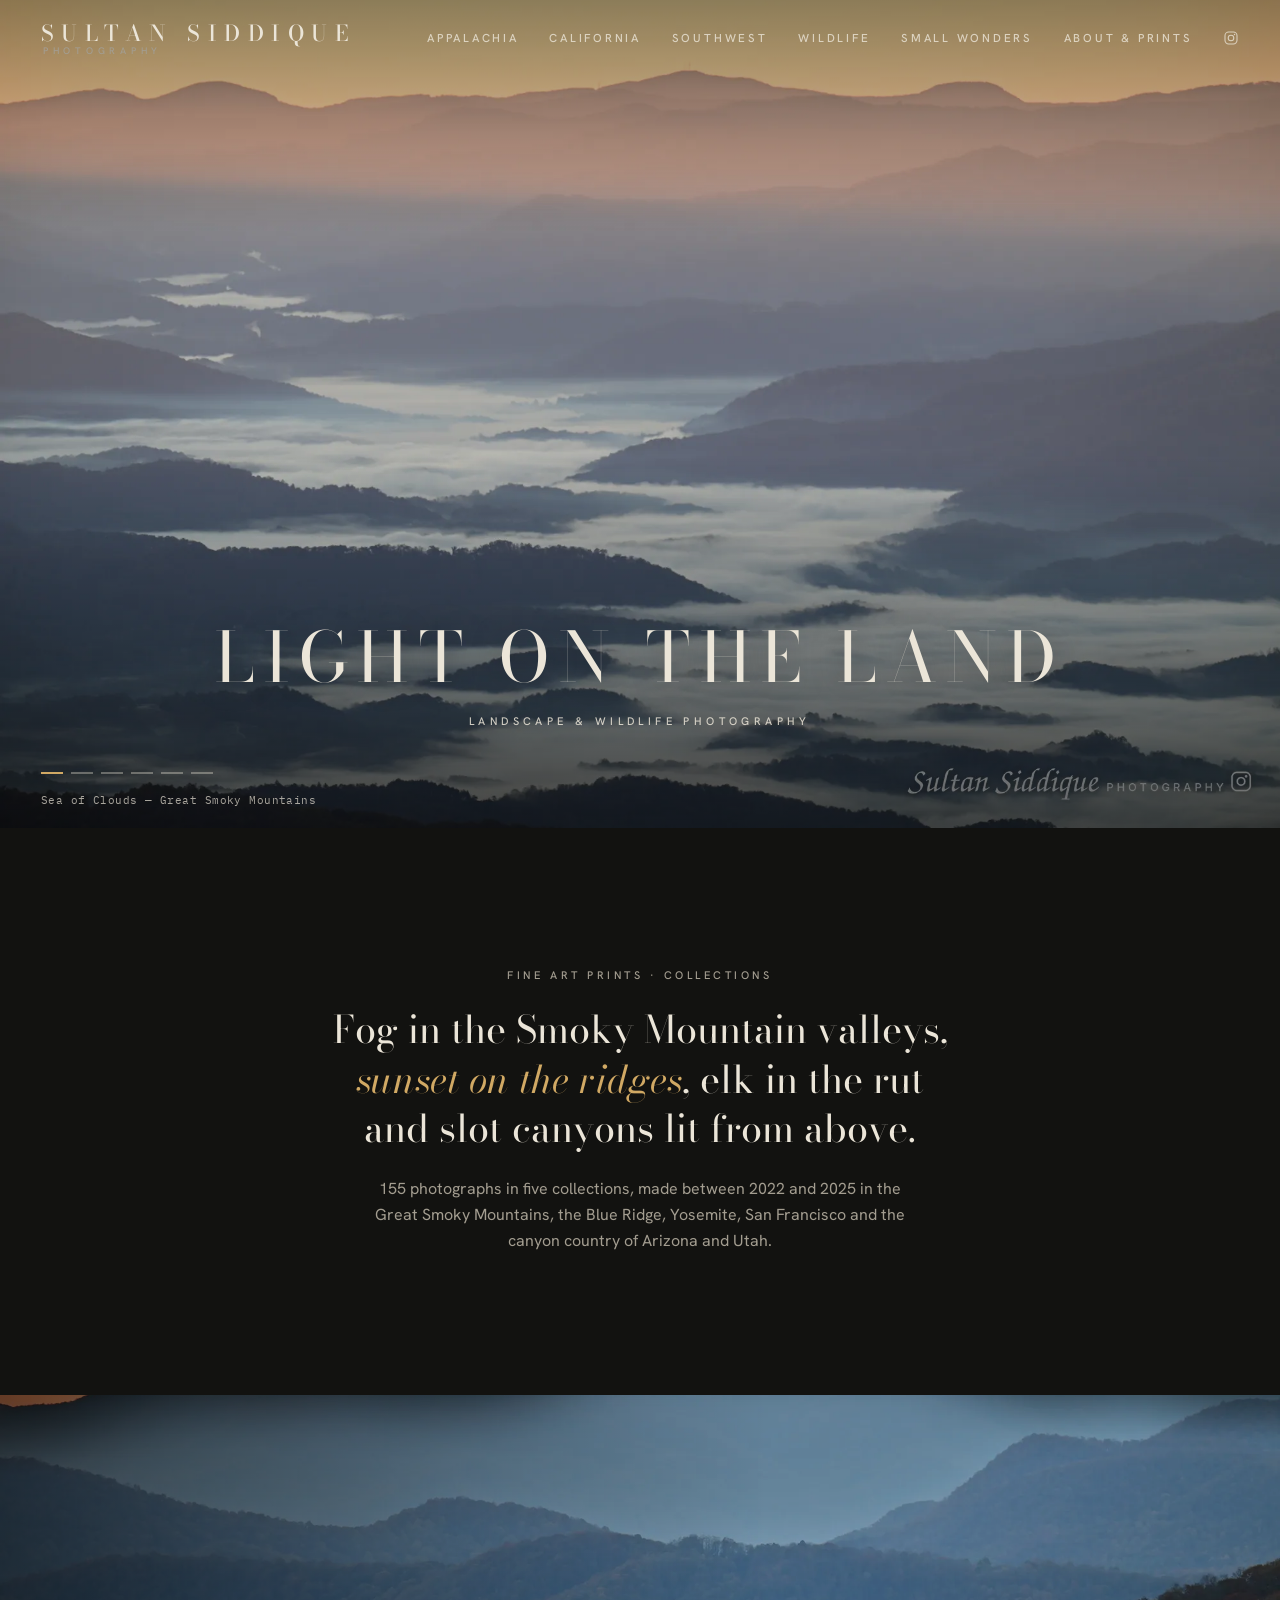
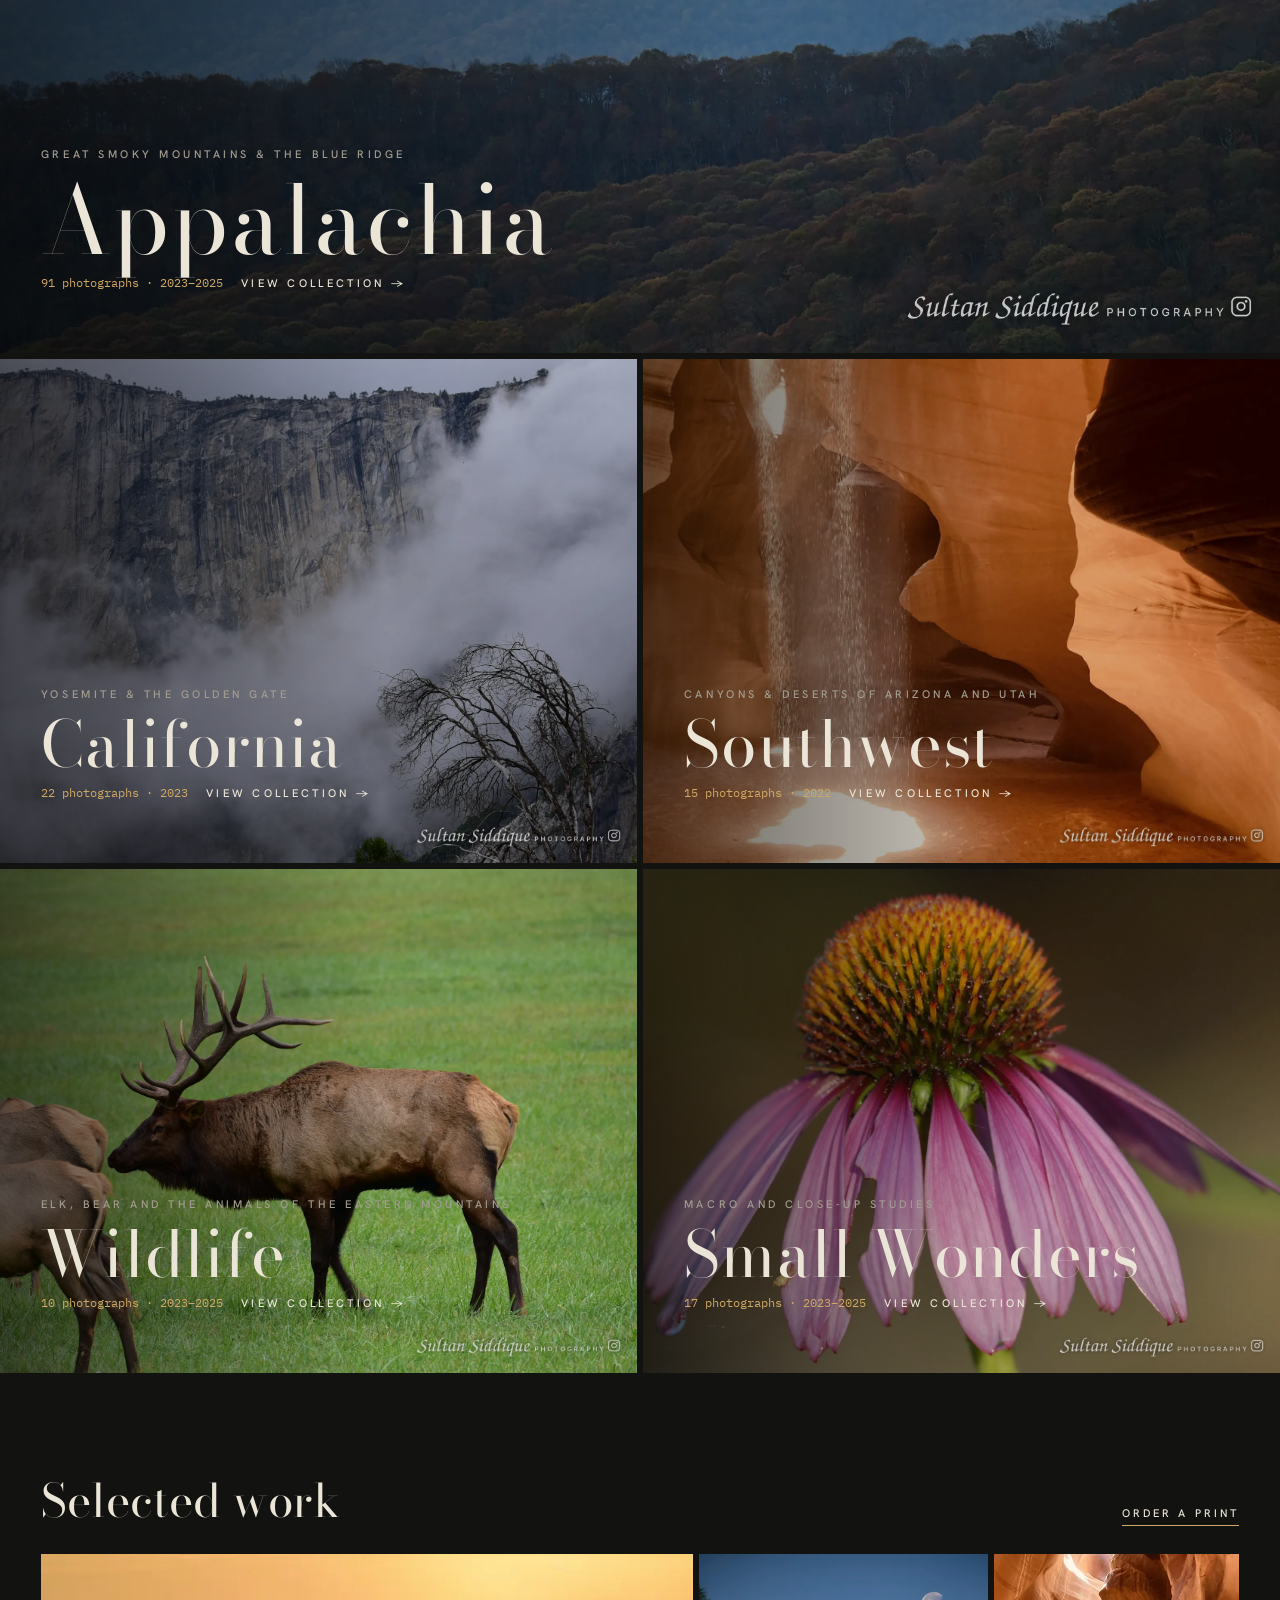
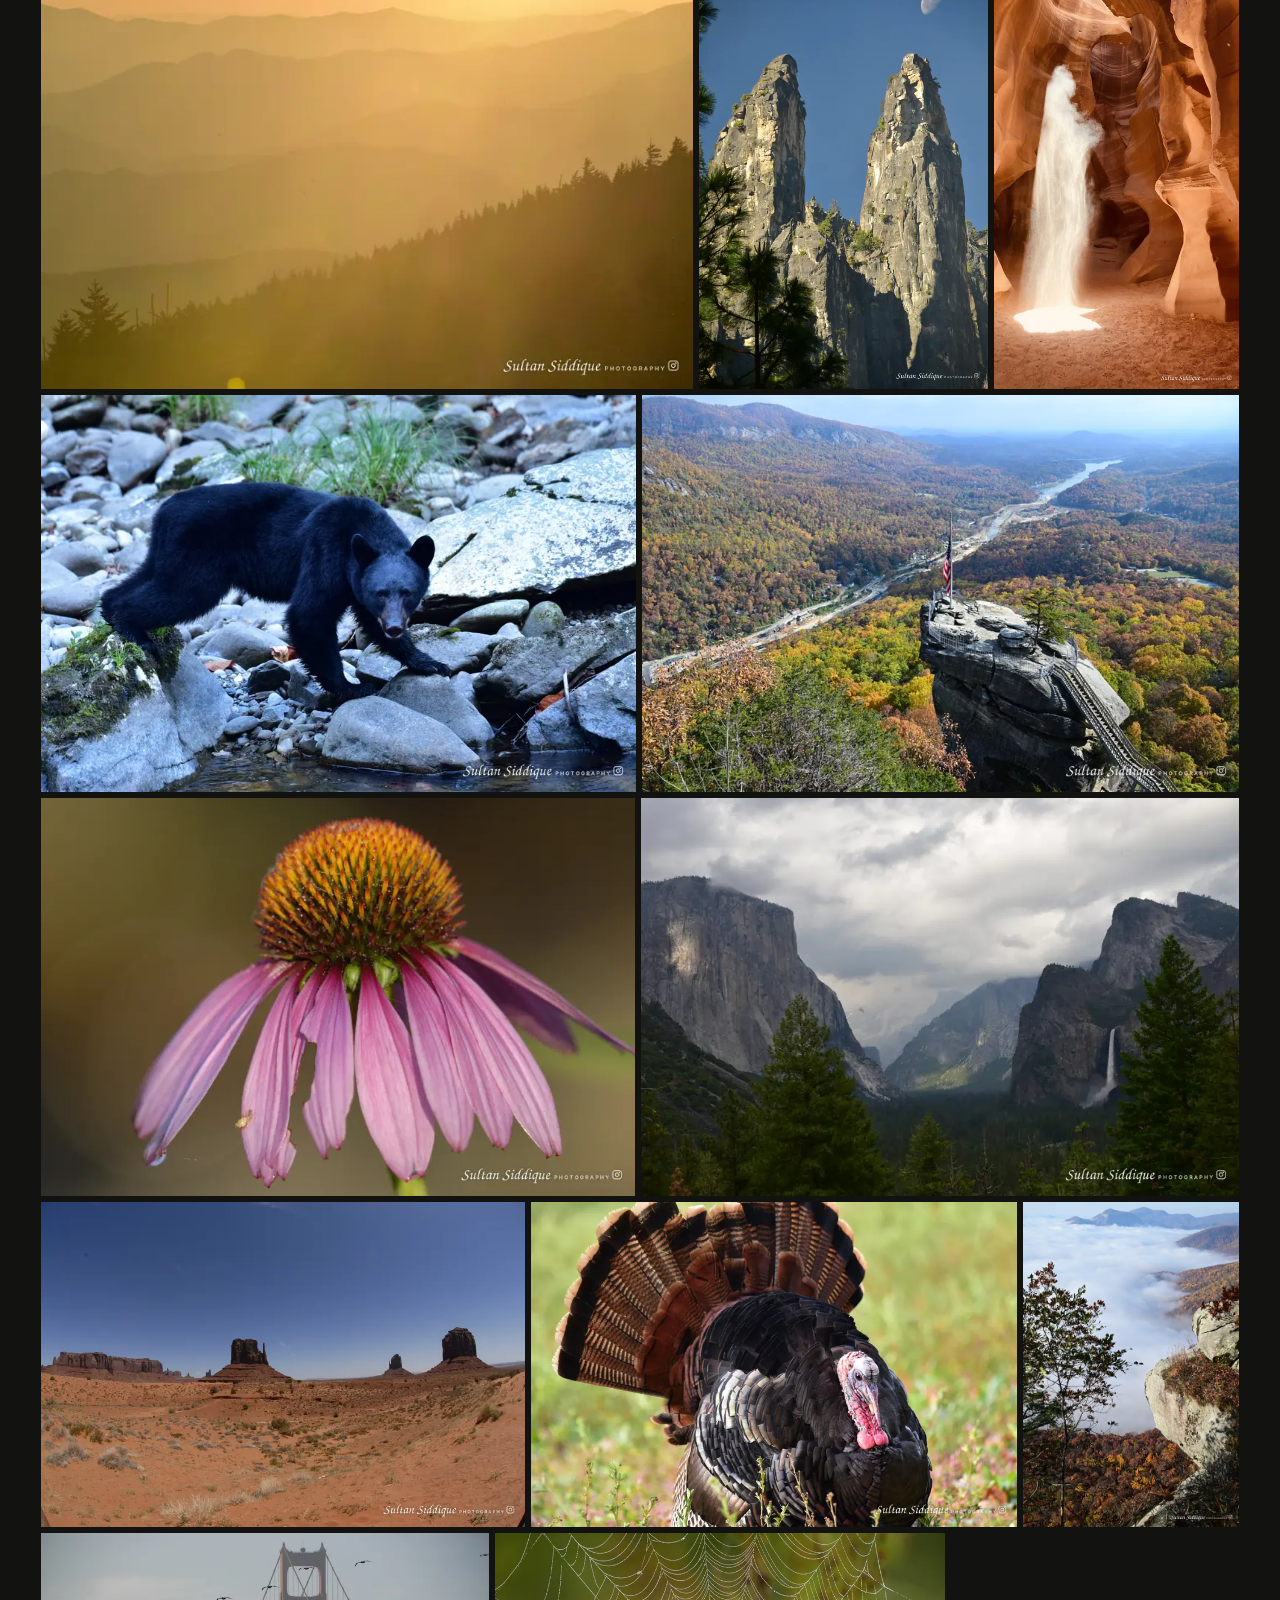
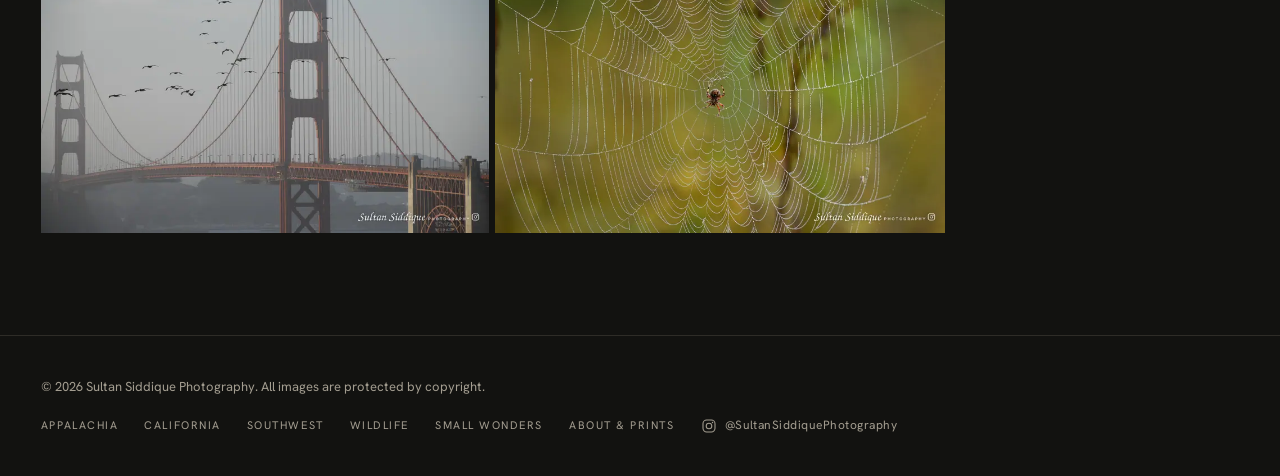
==== commit 06edff27: "Link Instagram @SultanSiddiquePhotography in header, footer and About Co-Authored-By: Claude Opus 5." ====
--- a/index.html
+++ b/index.html
@@ -10,14 +10,14 @@
 <meta name="theme-color" content="#121210">
 <link rel="icon" href="data:image/svg+xml,%3Csvg xmlns='http://www.w3.org/2000/svg' viewBox='0 0 64 64'%3E%3Crect width='64' height='64' fill='%23121210'/%3E%3Cpath d='M6 50 24 26l10 13 8-9 16 20Z' fill='%23d1a964'/%3E%3Ccircle cx='46' cy='18' r='5' fill='%23ebe5d8'/%3E%3C/svg%3E">
 <link rel="preconnect" href="https://fonts.googleapis.com"><link rel="preconnect" href="https://fonts.gstatic.com" crossorigin><link rel="stylesheet" href="https://fonts.googleapis.com/css2?family=Bodoni+Moda:ital,opsz,wght@0,6..96,400;0,6..96,500;1,6..96,400&family=Hanken+Grotesk:wght@400;500&family=IBM+Plex+Mono&display=swap">
-<link rel="stylesheet" href="css/site.css?v=5b5548cd">
+<link rel="stylesheet" href="css/site.css?v=a3651660">
 </head>
 <body>
 <a class="skip" href="#main">Skip to content</a>
 <header class="site-head wrap">
   <a class="wordmark" href="index.html" aria-label="Sultan Siddique Photography, home"><b>Sultan Siddique</b><span>Photography</span></a>
   <button class="menu-btn" type="button" aria-label="Menu" aria-expanded="false" aria-controls="nav"><i></i><i></i></button>
-  <ul class="nav" id="nav"><li><a href="appalachia.html">Appalachia</a></li><li><a href="california.html">California</a></li><li><a href="southwest.html">Southwest</a></li><li><a href="wildlife.html">Wildlife</a></li><li><a href="small-wonders.html">Small Wonders</a></li><li><a href="about.html">About &amp; Prints</a></li></ul>
+  <ul class="nav" id="nav"><li><a href="appalachia.html">Appalachia</a></li><li><a href="california.html">California</a></li><li><a href="southwest.html">Southwest</a></li><li><a href="wildlife.html">Wildlife</a></li><li><a href="small-wonders.html">Small Wonders</a></li><li><a href="about.html">About &amp; Prints</a></li><li class="nav-ig"><a href="https://www.instagram.com/sultansiddiquephotography/" target="_blank" rel="noopener" aria-label="Instagram: @SultanSiddiquePhotography"><svg class="ig" viewBox="0 0 24 24" aria-hidden="true"><rect x="3" y="3" width="18" height="18" rx="5.5"/><circle cx="12" cy="12" r="4.2"/><circle cx="17.3" cy="6.7" r="1.1" class="dot"/></svg><span>Instagram</span></a></li></ul>
 </header>
 <main id="main">
 <section class="hero" aria-label="Featured photographs"><figure data-cap="Sea of Clouds — Great Smoky Mountains" class="on"><img src="img/l/dsc-5388.webp" alt="Sea of Clouds, Great Smoky Mountains" fetchpriority="high"></figure><figure data-cap="Golden Hour Ridges — Great Smoky Mountains"><img data-src="img/l/dsc-8160.webp" src="" alt="Golden Hour Ridges, Great Smoky Mountains" fetchpriority="low"></figure><figure data-cap="El Capitan in Cloud — Yosemite National Park"><img data-src="img/l/dsc-5536.webp" src="" alt="El Capitan in Cloud, Yosemite National Park" fetchpriority="low"></figure><figure data-cap="Light Beam — Antelope Canyon, Arizona"><img data-src="img/l/img-0070.webp" src="" alt="Light Beam, Antelope Canyon, Arizona" fetchpriority="low"></figure><figure data-cap="The Bull — Great Smoky Mountains"><img data-src="img/l/dsc-7879.webp" src="" alt="The Bull, Great Smoky Mountains" fetchpriority="low"></figure><figure data-cap="Horseshoe Bend — Arizona"><img data-src="img/l/dsc0155.webp" src="" alt="Horseshoe Bend, Arizona" fetchpriority="low"></figure>
@@ -42,8 +42,8 @@
 </main>
 <footer class="site-foot wrap">
   <span>© 2026 Sultan Siddique Photography. All images are protected by copyright.</span>
-  <nav aria-label="Footer"><a href="appalachia.html">Appalachia</a><a href="california.html">California</a><a href="southwest.html">Southwest</a><a href="wildlife.html">Wildlife</a><a href="small-wonders.html">Small Wonders</a><a href="about.html">About &amp; Prints</a></nav>
+  <nav aria-label="Footer"><a href="appalachia.html">Appalachia</a><a href="california.html">California</a><a href="southwest.html">Southwest</a><a href="wildlife.html">Wildlife</a><a href="small-wonders.html">Small Wonders</a><a href="about.html">About &amp; Prints</a><a class="foot-ig" href="https://www.instagram.com/sultansiddiquephotography/" target="_blank" rel="noopener"><svg class="ig" viewBox="0 0 24 24" aria-hidden="true"><rect x="3" y="3" width="18" height="18" rx="5.5"/><circle cx="12" cy="12" r="4.2"/><circle cx="17.3" cy="6.7" r="1.1" class="dot"/></svg>@SultanSiddiquePhotography</a></nav>
 </footer>
-<script src="js/site.js?v=5b5548cd" defer></script>
+<script src="js/site.js?v=a3651660" defer></script>
 </body>
 </html>
--- a/css/site.css
+++ b/css/site.css
@@ -172,3 +172,11 @@
 .lb-print { font: 500 11px/1 var(--body); letter-spacing: .24em; text-transform: uppercase; text-decoration: none; border-bottom: 1px solid var(--gold); padding-bottom: 6px; white-space: nowrap; }
 @media (max-width: 600px) { .lb-nav { display: none; } .lb-stage img { max-width: 100%; } }
 @media (max-width: 600px) { .wordmark b { font-size: 16px; letter-spacing: .2em; white-space: nowrap; } .wordmark span { font-size: 8.5px; letter-spacing: .42em; } }
+/* Instagram link */
+.ig { width: 16px; height: 16px; fill: none; stroke: currentColor; stroke-width: 1.6; flex: none; vertical-align: -3px; }
+.ig .dot { fill: currentColor; stroke: none; }
+.nav-ig a { display: inline-flex; align-items: center; gap: 8px; }
+@media (min-width: 861px) { .nav-ig span { position: absolute; width: 1px; height: 1px; overflow: hidden; clip-path: inset(50%); } }
+.foot-ig { display: inline-flex; align-items: center; gap: 8px; text-transform: none !important; letter-spacing: .04em !important; font-size: 12px !important; }
+.cta .ig { width: 15px; height: 15px; }
+.prose p + p .cta { margin-top: 0; }
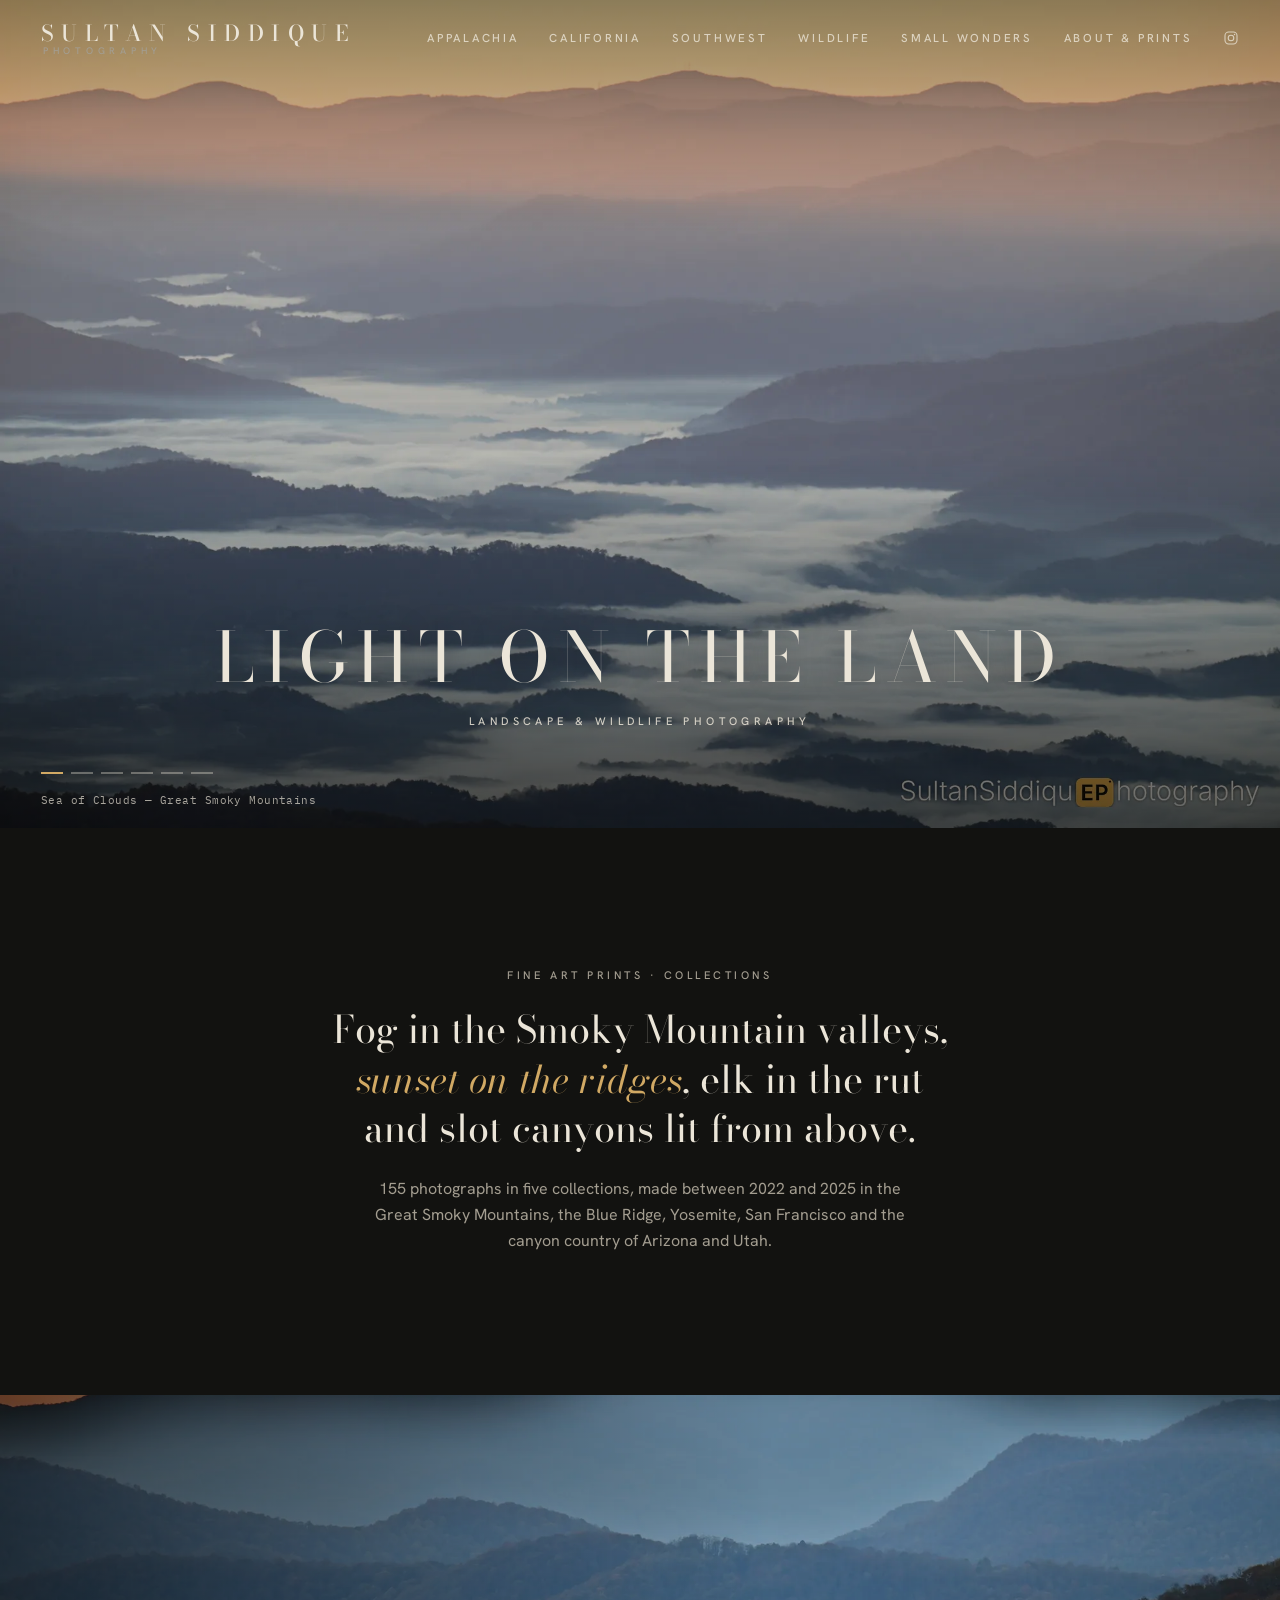
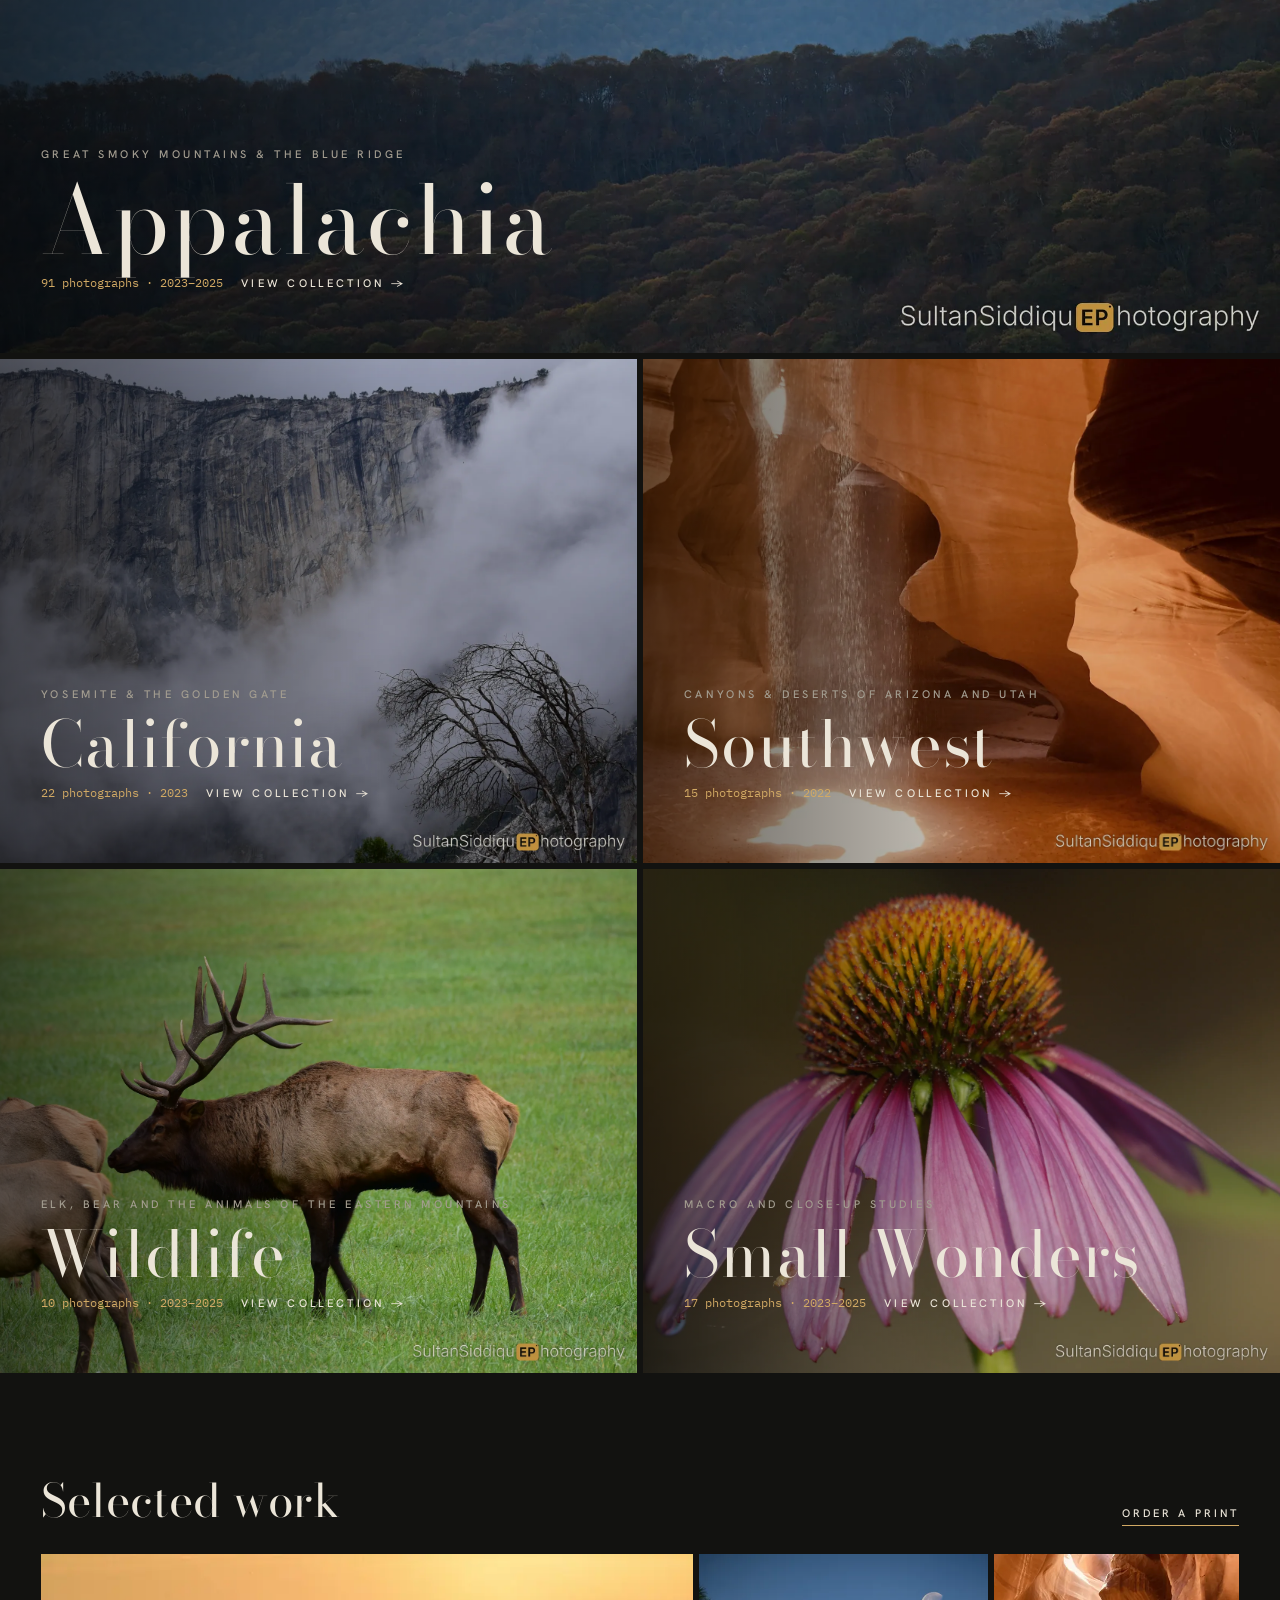
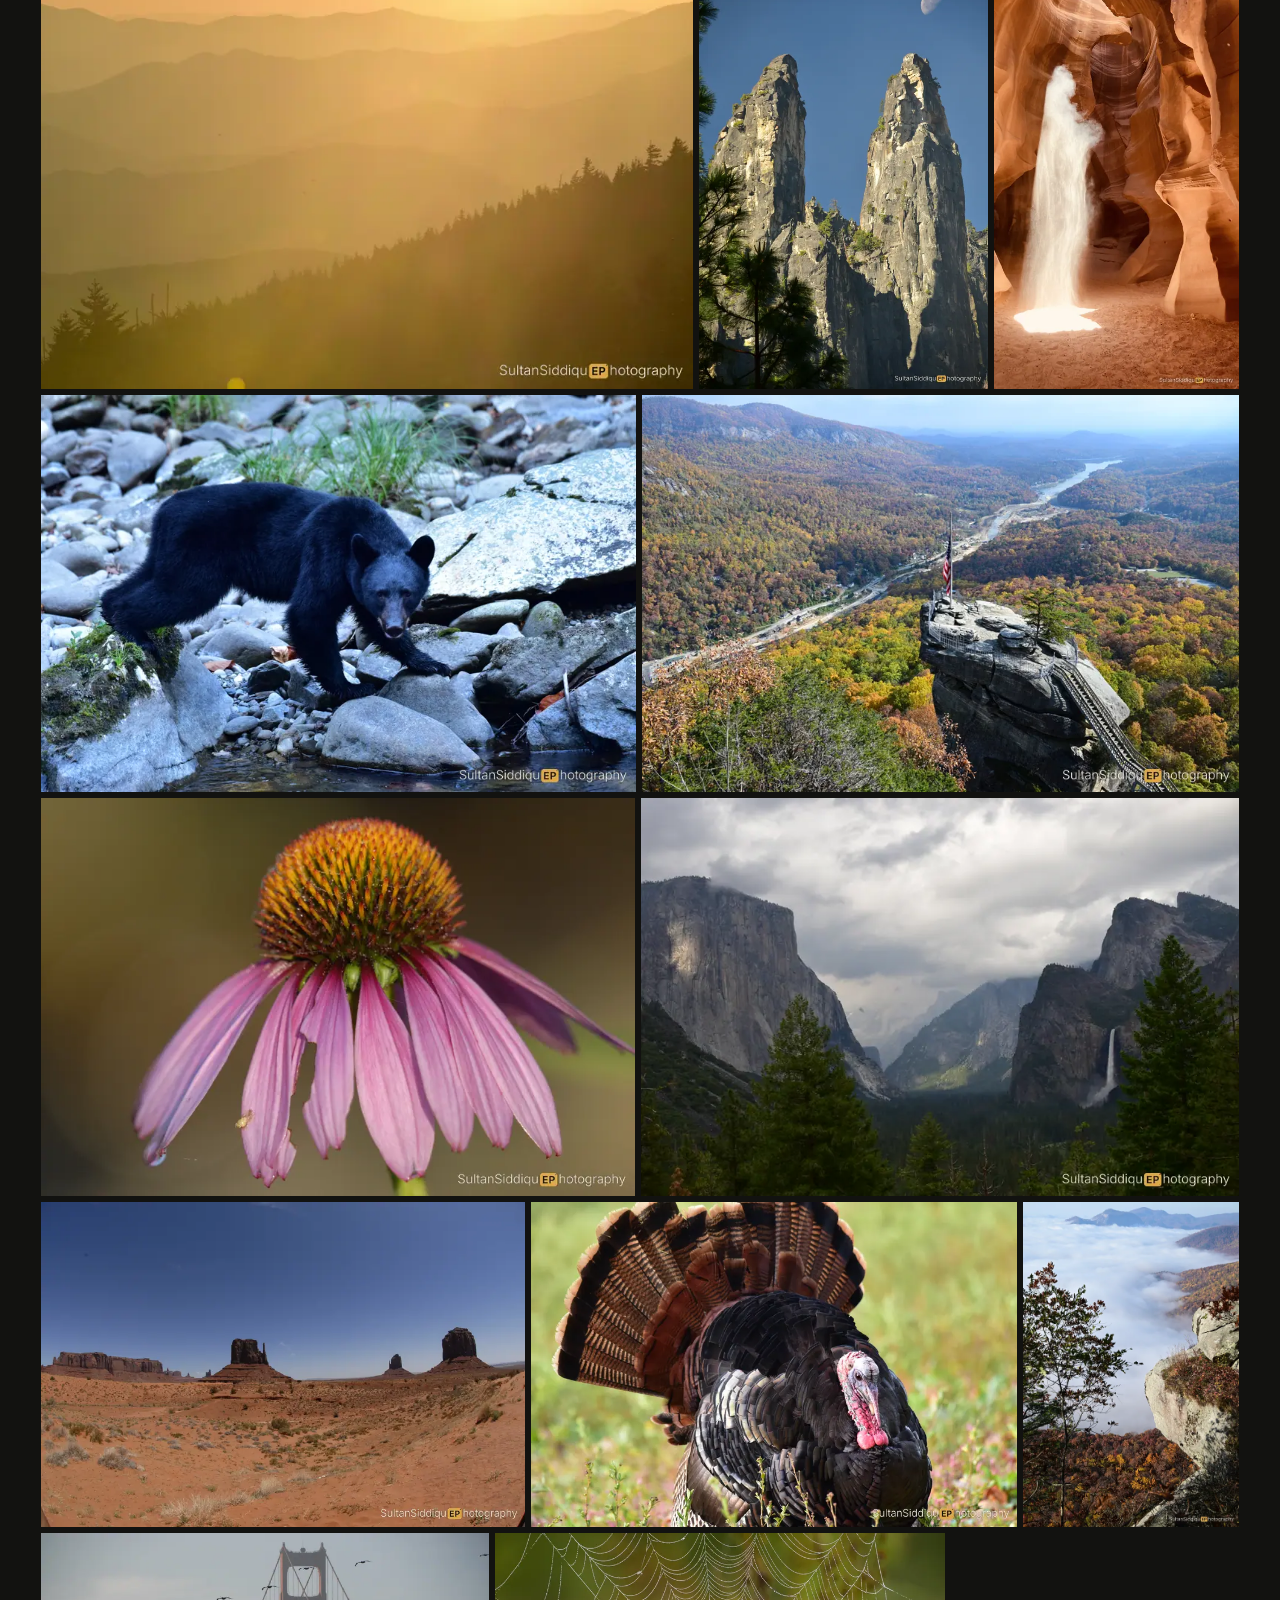
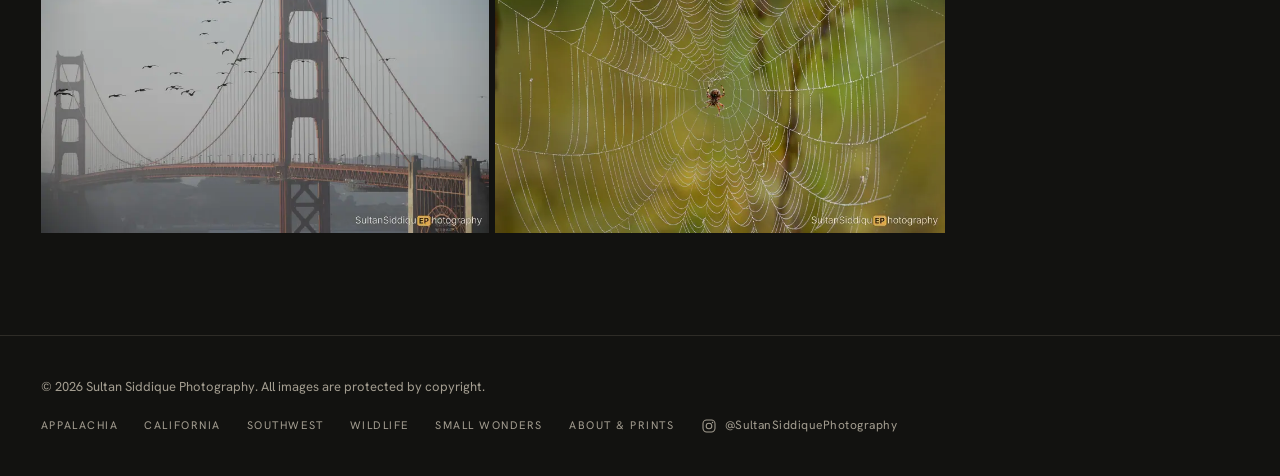
==== commit 6487b9aa: "Version image URLs so visitors get the new signature Co-Authored-By: Claude Opus 5.5 <noreply@anthro" ====
--- a/index.html
+++ b/index.html
@@ -6,7 +6,7 @@
 <meta name="viewport" content="width=device-width, initial-scale=1, viewport-fit=cover">
 <meta name="claude:viewport-fit-sides" content="cover">
 <meta name="description" content="Landscape and wildlife photography from the Great Smoky Mountains, the Blue Ridge, Yosemite and the American Southwest.">
-<meta property="og:title" content="Sultan Siddique Photography"><meta property="og:description" content="Landscape and wildlife photography from the Great Smoky Mountains, the Blue Ridge, Yosemite and the American Southwest."><meta property="og:image" content="img/l/dsc-5388.webp">
+<meta property="og:title" content="Sultan Siddique Photography"><meta property="og:description" content="Landscape and wildlife photography from the Great Smoky Mountains, the Blue Ridge, Yosemite and the American Southwest."><meta property="og:image" content="img/l/dsc-5388.webp?v=ep1">
 <meta name="theme-color" content="#121210">
 <link rel="icon" href="data:image/svg+xml,%3Csvg xmlns='http://www.w3.org/2000/svg' viewBox='0 0 64 64'%3E%3Crect width='64' height='64' fill='%23121210'/%3E%3Cpath d='M6 50 24 26l10 13 8-9 16 20Z' fill='%23d1a964'/%3E%3Ccircle cx='46' cy='18' r='5' fill='%23ebe5d8'/%3E%3C/svg%3E">
 <link rel="preconnect" href="https://fonts.googleapis.com"><link rel="preconnect" href="https://fonts.gstatic.com" crossorigin><link rel="stylesheet" href="https://fonts.googleapis.com/css2?family=Bodoni+Moda:ital,opsz,wght@0,6..96,400;0,6..96,500;1,6..96,400&family=Hanken+Grotesk:wght@400;500&family=IBM+Plex+Mono&display=swap">
@@ -20,7 +20,7 @@
   <ul class="nav" id="nav"><li><a href="appalachia.html">Appalachia</a></li><li><a href="california.html">California</a></li><li><a href="southwest.html">Southwest</a></li><li><a href="wildlife.html">Wildlife</a></li><li><a href="small-wonders.html">Small Wonders</a></li><li><a href="about.html">About &amp; Prints</a></li><li class="nav-ig"><a href="https://www.instagram.com/sultansiddiquephotography/" target="_blank" rel="noopener" aria-label="Instagram: @SultanSiddiquePhotography"><svg class="ig" viewBox="0 0 24 24" aria-hidden="true"><rect x="3" y="3" width="18" height="18" rx="5.5"/><circle cx="12" cy="12" r="4.2"/><circle cx="17.3" cy="6.7" r="1.1" class="dot"/></svg><span>Instagram</span></a></li></ul>
 </header>
 <main id="main">
-<section class="hero" aria-label="Featured photographs"><figure data-cap="Sea of Clouds — Great Smoky Mountains" class="on"><img src="img/l/dsc-5388.webp" alt="Sea of Clouds, Great Smoky Mountains" fetchpriority="high"></figure><figure data-cap="Golden Hour Ridges — Great Smoky Mountains"><img data-src="img/l/dsc-8160.webp" src="" alt="Golden Hour Ridges, Great Smoky Mountains" fetchpriority="low"></figure><figure data-cap="El Capitan in Cloud — Yosemite National Park"><img data-src="img/l/dsc-5536.webp" src="" alt="El Capitan in Cloud, Yosemite National Park" fetchpriority="low"></figure><figure data-cap="Light Beam — Antelope Canyon, Arizona"><img data-src="img/l/img-0070.webp" src="" alt="Light Beam, Antelope Canyon, Arizona" fetchpriority="low"></figure><figure data-cap="The Bull — Great Smoky Mountains"><img data-src="img/l/dsc-7879.webp" src="" alt="The Bull, Great Smoky Mountains" fetchpriority="low"></figure><figure data-cap="Horseshoe Bend — Arizona"><img data-src="img/l/dsc0155.webp" src="" alt="Horseshoe Bend, Arizona" fetchpriority="low"></figure>
+<section class="hero" aria-label="Featured photographs"><figure data-cap="Sea of Clouds — Great Smoky Mountains" class="on"><img src="img/l/dsc-5388.webp?v=ep1" alt="Sea of Clouds, Great Smoky Mountains" fetchpriority="high"></figure><figure data-cap="Golden Hour Ridges — Great Smoky Mountains"><img data-src="img/l/dsc-8160.webp?v=ep1" src="" alt="Golden Hour Ridges, Great Smoky Mountains" fetchpriority="low"></figure><figure data-cap="El Capitan in Cloud — Yosemite National Park"><img data-src="img/l/dsc-5536.webp?v=ep1" src="" alt="El Capitan in Cloud, Yosemite National Park" fetchpriority="low"></figure><figure data-cap="Light Beam — Antelope Canyon, Arizona"><img data-src="img/l/img-0070.webp?v=ep1" src="" alt="Light Beam, Antelope Canyon, Arizona" fetchpriority="low"></figure><figure data-cap="The Bull — Great Smoky Mountains"><img data-src="img/l/dsc-7879.webp?v=ep1" src="" alt="The Bull, Great Smoky Mountains" fetchpriority="low"></figure><figure data-cap="Horseshoe Bend — Arizona"><img data-src="img/l/dsc0155.webp?v=ep1" src="" alt="Horseshoe Bend, Arizona" fetchpriority="low"></figure>
   <div class="hero-copy wrap"><h1>Light on the Land</h1><p>Landscape &amp; Wildlife Photography</p></div>
   <div class="hero-dots"><button type="button" aria-label="Show photo 1" aria-current="true"></button><button type="button" aria-label="Show photo 2" aria-current="false"></button><button type="button" aria-label="Show photo 3" aria-current="false"></button><button type="button" aria-label="Show photo 4" aria-current="false"></button><button type="button" aria-label="Show photo 5" aria-current="false"></button><button type="button" aria-label="Show photo 6" aria-current="false"></button></div><span class="hero-cap" aria-live="polite"></span>
 </section>
@@ -30,13 +30,13 @@
   <p class="meta">155 photographs in five collections, made between 2022 and 2025 in the Great Smoky Mountains, the Blue Ridge, Yosemite, San Francisco and the canyon country of Arizona and Utah.</p>
 </section>
 <section class="collections" aria-label="Collections">
-  <a class="tile" href="appalachia.html"><img src="img/l/dsc-5570.webp" alt="" loading="lazy" decoding="async"><div class="tile-copy wrap"><span class="eyebrow">Great Smoky Mountains &amp; the Blue Ridge</span><h2>Appalachia</h2><p><span class="count">91 photographs · 2023–2025</span><span class="go">View collection →</span></p></div></a>
-  <div class="pair"><a class="tile" href="california.html"><img src="img/l/dsc-5536.webp" alt="" loading="lazy" decoding="async"><div class="tile-copy wrap"><span class="eyebrow">Yosemite &amp; the Golden Gate</span><h2>California</h2><p><span class="count">22 photographs · 2023</span><span class="go">View collection →</span></p></div></a><a class="tile" href="southwest.html"><img src="img/l/img-0070.webp" alt="" loading="lazy" decoding="async"><div class="tile-copy wrap"><span class="eyebrow">Canyons &amp; deserts of Arizona and Utah</span><h2>Southwest</h2><p><span class="count">15 photographs · 2022</span><span class="go">View collection →</span></p></div></a></div>
-  <div class="pair"><a class="tile" href="wildlife.html"><img src="img/l/dsc-7879.webp" alt="" loading="lazy" decoding="async"><div class="tile-copy wrap"><span class="eyebrow">Elk, bear and the animals of the eastern mountains</span><h2>Wildlife</h2><p><span class="count">10 photographs · 2023–2025</span><span class="go">View collection →</span></p></div></a><a class="tile" href="small-wonders.html"><img src="img/l/dsc0779.webp" alt="" loading="lazy" decoding="async"><div class="tile-copy wrap"><span class="eyebrow">Macro and close-up studies</span><h2>Small Wonders</h2><p><span class="count">17 photographs · 2023–2025</span><span class="go">View collection →</span></p></div></a></div>
+  <a class="tile" href="appalachia.html"><img src="img/l/dsc-5570.webp?v=ep1" alt="" loading="lazy" decoding="async"><div class="tile-copy wrap"><span class="eyebrow">Great Smoky Mountains &amp; the Blue Ridge</span><h2>Appalachia</h2><p><span class="count">91 photographs · 2023–2025</span><span class="go">View collection →</span></p></div></a>
+  <div class="pair"><a class="tile" href="california.html"><img src="img/l/dsc-5536.webp?v=ep1" alt="" loading="lazy" decoding="async"><div class="tile-copy wrap"><span class="eyebrow">Yosemite &amp; the Golden Gate</span><h2>California</h2><p><span class="count">22 photographs · 2023</span><span class="go">View collection →</span></p></div></a><a class="tile" href="southwest.html"><img src="img/l/img-0070.webp?v=ep1" alt="" loading="lazy" decoding="async"><div class="tile-copy wrap"><span class="eyebrow">Canyons &amp; deserts of Arizona and Utah</span><h2>Southwest</h2><p><span class="count">15 photographs · 2022</span><span class="go">View collection →</span></p></div></a></div>
+  <div class="pair"><a class="tile" href="wildlife.html"><img src="img/l/dsc-7879.webp?v=ep1" alt="" loading="lazy" decoding="async"><div class="tile-copy wrap"><span class="eyebrow">Elk, bear and the animals of the eastern mountains</span><h2>Wildlife</h2><p><span class="count">10 photographs · 2023–2025</span><span class="go">View collection →</span></p></div></a><a class="tile" href="small-wonders.html"><img src="img/l/dsc0779.webp?v=ep1" alt="" loading="lazy" decoding="async"><div class="tile-copy wrap"><span class="eyebrow">Macro and close-up studies</span><h2>Small Wonders</h2><p><span class="count">17 photographs · 2023–2025</span><span class="go">View collection →</span></p></div></a></div>
 </section>
 <section class="wrap" aria-labelledby="sel-h">
   <div class="section-head"><h2 id="sel-h">Selected work</h2><a href="about.html#prints">Order a print</a></div>
-  <div class="grid"><figure style="--r:1.4981" data-full="img/l/dsc-8160.webp" data-title="Golden Hour Ridges" data-place="Great Smoky Mountains" data-year="2023" data-exif="Nikon D750 · 260mm · f/25 · 1/100s · ISO 200"><a href="img/l/dsc-8160.webp" aria-label="Open Golden Hour Ridges"><img src="img/s/dsc-8160.webp" alt="Golden Hour Ridges, Great Smoky Mountains" loading="lazy" decoding="async" width="800" height="534"></a><figcaption>Golden Hour Ridges<small>Great Smoky Mountains · 2023</small></figcaption></figure><figure style="--r:0.6663" data-full="img/l/dsc-6150.webp" data-title="Cathedral Spires &amp; Moon" data-place="Yosemite National Park" data-year="2023" data-exif="Nikon D750 · 140mm · f/6 · 1/160s · ISO 200"><a href="img/l/dsc-6150.webp" aria-label="Open Cathedral Spires &amp; Moon"><img src="img/s/dsc-6150.webp" alt="Cathedral Spires &amp; Moon, Yosemite National Park" loading="lazy" decoding="async" width="533" height="800"></a><figcaption>Cathedral Spires &amp; Moon<small>Yosemite National Park · 2023</small></figcaption></figure><figure style="--r:0.5625" data-full="img/l/img-9988.webp" data-title="Falling Sand" data-place="Antelope Canyon, Arizona" data-year="2022" data-exif="iPhone SE · 3.99mm · f/1.8 · 1/75s · ISO 80"><a href="img/l/img-9988.webp" aria-label="Open Falling Sand"><img src="img/s/img-9988.webp" alt="Falling Sand, Antelope Canyon, Arizona" loading="lazy" decoding="async" width="450" height="800"></a><figcaption>Falling Sand<small>Antelope Canyon, Arizona · 2022</small></figcaption></figure><figure style="--r:1.4981" data-full="img/l/dsc-8033.webp" data-title="Black Bear" data-place="Great Smoky Mountains" data-year="2023" data-exif="Nikon D750 · 310mm · f/5.6 · 1/100s · ISO 2000"><a href="img/l/dsc-8033.webp" aria-label="Open Black Bear"><img src="img/s/dsc-8033.webp" alt="Black Bear, Great Smoky Mountains" loading="lazy" decoding="async" width="800" height="534"></a><figcaption>Black Bear<small>Great Smoky Mountains · 2023</small></figcaption></figure><figure style="--r:1.5009" data-full="img/l/dsc-6797.webp" data-title="Chimney Rock" data-place="Blue Ridge, North Carolina" data-year="2025" data-exif="Nikon Z 8 · 24mm · f/8 · 1/160s · ISO 125"><a href="img/l/dsc-6797.webp" aria-label="Open Chimney Rock"><img src="img/s/dsc-6797.webp" alt="Chimney Rock, Blue Ridge, North Carolina" loading="lazy" decoding="async" width="800" height="533"></a><figcaption>Chimney Rock<small>Blue Ridge, North Carolina · 2025</small></figcaption></figure><figure style="--r:1.4925" data-full="img/l/dsc0779.webp" data-title="Coneflower" data-place="Close-up" data-year="2023" data-exif="Nikon D200 · 500mm · f/5.6 · 1/320s · ISO 320"><a href="img/l/dsc0779.webp" aria-label="Open Coneflower"><img src="img/s/dsc0779.webp" alt="Coneflower, Close-up" loading="lazy" decoding="async" width="800" height="536"></a><figcaption>Coneflower<small>Close-up · 2023</small></figcaption></figure><figure style="--r:1.5009" data-full="img/l/dsc-5872.webp" data-title="Tunnel View" data-place="Yosemite National Park" data-year="2023" data-exif="Nikon D750 · 32mm · f/25 · 1/25s · ISO 100"><a href="img/l/dsc-5872.webp" aria-label="Open Tunnel View"><img src="img/s/dsc-5872.webp" alt="Tunnel View, Yosemite National Park" loading="lazy" decoding="async" width="800" height="533"></a><figcaption>Tunnel View<small>Yosemite National Park · 2023</small></figcaption></figure><figure style="--r:1.4925" data-full="img/l/dsc0091.webp" data-title="Monument Valley" data-place="Arizona–Utah" data-year="2022" data-exif="Nikon D200 · 10.5mm · f/18 · 1/200s · ISO 250"><a href="img/l/dsc0091.webp" aria-label="Open Monument Valley"><img src="img/s/dsc0091.webp" alt="Monument Valley, Arizona–Utah" loading="lazy" decoding="async" width="800" height="536"></a><figcaption>Monument Valley<small>Arizona–Utah · 2022</small></figcaption></figure><figure style="--r:1.4981" data-full="img/l/dsc-8059.webp" data-title="Strut" data-place="Great Smoky Mountains" data-year="2023" data-exif="Nikon D750 · 380mm · f/5.6 · 1/80s · ISO 1600"><a href="img/l/dsc-8059.webp" aria-label="Open Strut"><img src="img/s/dsc-8059.webp" alt="Strut, Great Smoky Mountains" loading="lazy" decoding="async" width="800" height="534"></a><figcaption>Strut<small>Great Smoky Mountains · 2023</small></figcaption></figure><figure style="--r:0.6663" data-full="img/l/dsc-7204.webp" data-title="Above the Clouds" data-place="Blue Ridge" data-year="2025" data-exif="Nikon Z 8 · 48mm · f/9 · 1/160s · ISO 110"><a href="img/l/dsc-7204.webp" aria-label="Open Above the Clouds"><img src="img/s/dsc-7204.webp" alt="Above the Clouds, Blue Ridge" loading="lazy" decoding="async" width="533" height="800"></a><figcaption>Above the Clouds<small>Blue Ridge · 2025</small></figcaption></figure><figure style="--r:1.4925" data-full="img/l/dsc0447.webp" data-title="Golden Gate &amp; Pelicans" data-place="San Francisco" data-year="2023" data-exif="Nikon D200 · 125mm · f/6 · 1/200s · ISO 100"><a href="img/l/dsc0447.webp" aria-label="Open Golden Gate &amp; Pelicans"><img src="img/s/dsc0447.webp" alt="Golden Gate &amp; Pelicans, San Francisco" loading="lazy" decoding="async" width="800" height="536"></a><figcaption>Golden Gate &amp; Pelicans<small>San Francisco · 2023</small></figcaption></figure><figure style="--r:1.4981" data-full="img/l/dsc-8087.webp" data-title="Dew-Strung Web" data-place="Great Smoky Mountains" data-year="2023" data-exif="Nikon D750 · 500mm · f/5.6 · 1/80s · ISO 200"><a href="img/l/dsc-8087.webp" aria-label="Open Dew-Strung Web"><img src="img/s/dsc-8087.webp" alt="Dew-Strung Web, Great Smoky Mountains" loading="lazy" decoding="async" width="800" height="534"></a><figcaption>Dew-Strung Web<small>Great Smoky Mountains · 2023</small></figcaption></figure></div>
+  <div class="grid"><figure style="--r:1.4981" data-full="img/l/dsc-8160.webp?v=ep1" data-title="Golden Hour Ridges" data-place="Great Smoky Mountains" data-year="2023" data-exif="Nikon D750 · 260mm · f/25 · 1/100s · ISO 200"><a href="img/l/dsc-8160.webp?v=ep1" aria-label="Open Golden Hour Ridges"><img src="img/s/dsc-8160.webp?v=ep1" alt="Golden Hour Ridges, Great Smoky Mountains" loading="lazy" decoding="async" width="800" height="534"></a><figcaption>Golden Hour Ridges<small>Great Smoky Mountains · 2023</small></figcaption></figure><figure style="--r:0.6663" data-full="img/l/dsc-6150.webp?v=ep1" data-title="Cathedral Spires &amp; Moon" data-place="Yosemite National Park" data-year="2023" data-exif="Nikon D750 · 140mm · f/6 · 1/160s · ISO 200"><a href="img/l/dsc-6150.webp?v=ep1" aria-label="Open Cathedral Spires &amp; Moon"><img src="img/s/dsc-6150.webp?v=ep1" alt="Cathedral Spires &amp; Moon, Yosemite National Park" loading="lazy" decoding="async" width="533" height="800"></a><figcaption>Cathedral Spires &amp; Moon<small>Yosemite National Park · 2023</small></figcaption></figure><figure style="--r:0.5625" data-full="img/l/img-9988.webp?v=ep1" data-title="Falling Sand" data-place="Antelope Canyon, Arizona" data-year="2022" data-exif="iPhone SE · 3.99mm · f/1.8 · 1/75s · ISO 80"><a href="img/l/img-9988.webp?v=ep1" aria-label="Open Falling Sand"><img src="img/s/img-9988.webp?v=ep1" alt="Falling Sand, Antelope Canyon, Arizona" loading="lazy" decoding="async" width="450" height="800"></a><figcaption>Falling Sand<small>Antelope Canyon, Arizona · 2022</small></figcaption></figure><figure style="--r:1.4981" data-full="img/l/dsc-8033.webp?v=ep1" data-title="Black Bear" data-place="Great Smoky Mountains" data-year="2023" data-exif="Nikon D750 · 310mm · f/5.6 · 1/100s · ISO 2000"><a href="img/l/dsc-8033.webp?v=ep1" aria-label="Open Black Bear"><img src="img/s/dsc-8033.webp?v=ep1" alt="Black Bear, Great Smoky Mountains" loading="lazy" decoding="async" width="800" height="534"></a><figcaption>Black Bear<small>Great Smoky Mountains · 2023</small></figcaption></figure><figure style="--r:1.5009" data-full="img/l/dsc-6797.webp?v=ep1" data-title="Chimney Rock" data-place="Blue Ridge, North Carolina" data-year="2025" data-exif="Nikon Z 8 · 24mm · f/8 · 1/160s · ISO 125"><a href="img/l/dsc-6797.webp?v=ep1" aria-label="Open Chimney Rock"><img src="img/s/dsc-6797.webp?v=ep1" alt="Chimney Rock, Blue Ridge, North Carolina" loading="lazy" decoding="async" width="800" height="533"></a><figcaption>Chimney Rock<small>Blue Ridge, North Carolina · 2025</small></figcaption></figure><figure style="--r:1.4925" data-full="img/l/dsc0779.webp?v=ep1" data-title="Coneflower" data-place="Close-up" data-year="2023" data-exif="Nikon D200 · 500mm · f/5.6 · 1/320s · ISO 320"><a href="img/l/dsc0779.webp?v=ep1" aria-label="Open Coneflower"><img src="img/s/dsc0779.webp?v=ep1" alt="Coneflower, Close-up" loading="lazy" decoding="async" width="800" height="536"></a><figcaption>Coneflower<small>Close-up · 2023</small></figcaption></figure><figure style="--r:1.5009" data-full="img/l/dsc-5872.webp?v=ep1" data-title="Tunnel View" data-place="Yosemite National Park" data-year="2023" data-exif="Nikon D750 · 32mm · f/25 · 1/25s · ISO 100"><a href="img/l/dsc-5872.webp?v=ep1" aria-label="Open Tunnel View"><img src="img/s/dsc-5872.webp?v=ep1" alt="Tunnel View, Yosemite National Park" loading="lazy" decoding="async" width="800" height="533"></a><figcaption>Tunnel View<small>Yosemite National Park · 2023</small></figcaption></figure><figure style="--r:1.4925" data-full="img/l/dsc0091.webp?v=ep1" data-title="Monument Valley" data-place="Arizona–Utah" data-year="2022" data-exif="Nikon D200 · 10.5mm · f/18 · 1/200s · ISO 250"><a href="img/l/dsc0091.webp?v=ep1" aria-label="Open Monument Valley"><img src="img/s/dsc0091.webp?v=ep1" alt="Monument Valley, Arizona–Utah" loading="lazy" decoding="async" width="800" height="536"></a><figcaption>Monument Valley<small>Arizona–Utah · 2022</small></figcaption></figure><figure style="--r:1.4981" data-full="img/l/dsc-8059.webp?v=ep1" data-title="Strut" data-place="Great Smoky Mountains" data-year="2023" data-exif="Nikon D750 · 380mm · f/5.6 · 1/80s · ISO 1600"><a href="img/l/dsc-8059.webp?v=ep1" aria-label="Open Strut"><img src="img/s/dsc-8059.webp?v=ep1" alt="Strut, Great Smoky Mountains" loading="lazy" decoding="async" width="800" height="534"></a><figcaption>Strut<small>Great Smoky Mountains · 2023</small></figcaption></figure><figure style="--r:0.6663" data-full="img/l/dsc-7204.webp?v=ep1" data-title="Above the Clouds" data-place="Blue Ridge" data-year="2025" data-exif="Nikon Z 8 · 48mm · f/9 · 1/160s · ISO 110"><a href="img/l/dsc-7204.webp?v=ep1" aria-label="Open Above the Clouds"><img src="img/s/dsc-7204.webp?v=ep1" alt="Above the Clouds, Blue Ridge" loading="lazy" decoding="async" width="533" height="800"></a><figcaption>Above the Clouds<small>Blue Ridge · 2025</small></figcaption></figure><figure style="--r:1.4925" data-full="img/l/dsc0447.webp?v=ep1" data-title="Golden Gate &amp; Pelicans" data-place="San Francisco" data-year="2023" data-exif="Nikon D200 · 125mm · f/6 · 1/200s · ISO 100"><a href="img/l/dsc0447.webp?v=ep1" aria-label="Open Golden Gate &amp; Pelicans"><img src="img/s/dsc0447.webp?v=ep1" alt="Golden Gate &amp; Pelicans, San Francisco" loading="lazy" decoding="async" width="800" height="536"></a><figcaption>Golden Gate &amp; Pelicans<small>San Francisco · 2023</small></figcaption></figure><figure style="--r:1.4981" data-full="img/l/dsc-8087.webp?v=ep1" data-title="Dew-Strung Web" data-place="Great Smoky Mountains" data-year="2023" data-exif="Nikon D750 · 500mm · f/5.6 · 1/80s · ISO 200"><a href="img/l/dsc-8087.webp?v=ep1" aria-label="Open Dew-Strung Web"><img src="img/s/dsc-8087.webp?v=ep1" alt="Dew-Strung Web, Great Smoky Mountains" loading="lazy" decoding="async" width="800" height="534"></a><figcaption>Dew-Strung Web<small>Great Smoky Mountains · 2023</small></figcaption></figure></div>
 </section>
 <div style="height:clamp(60px,8vw,110px)"></div>
 </main>
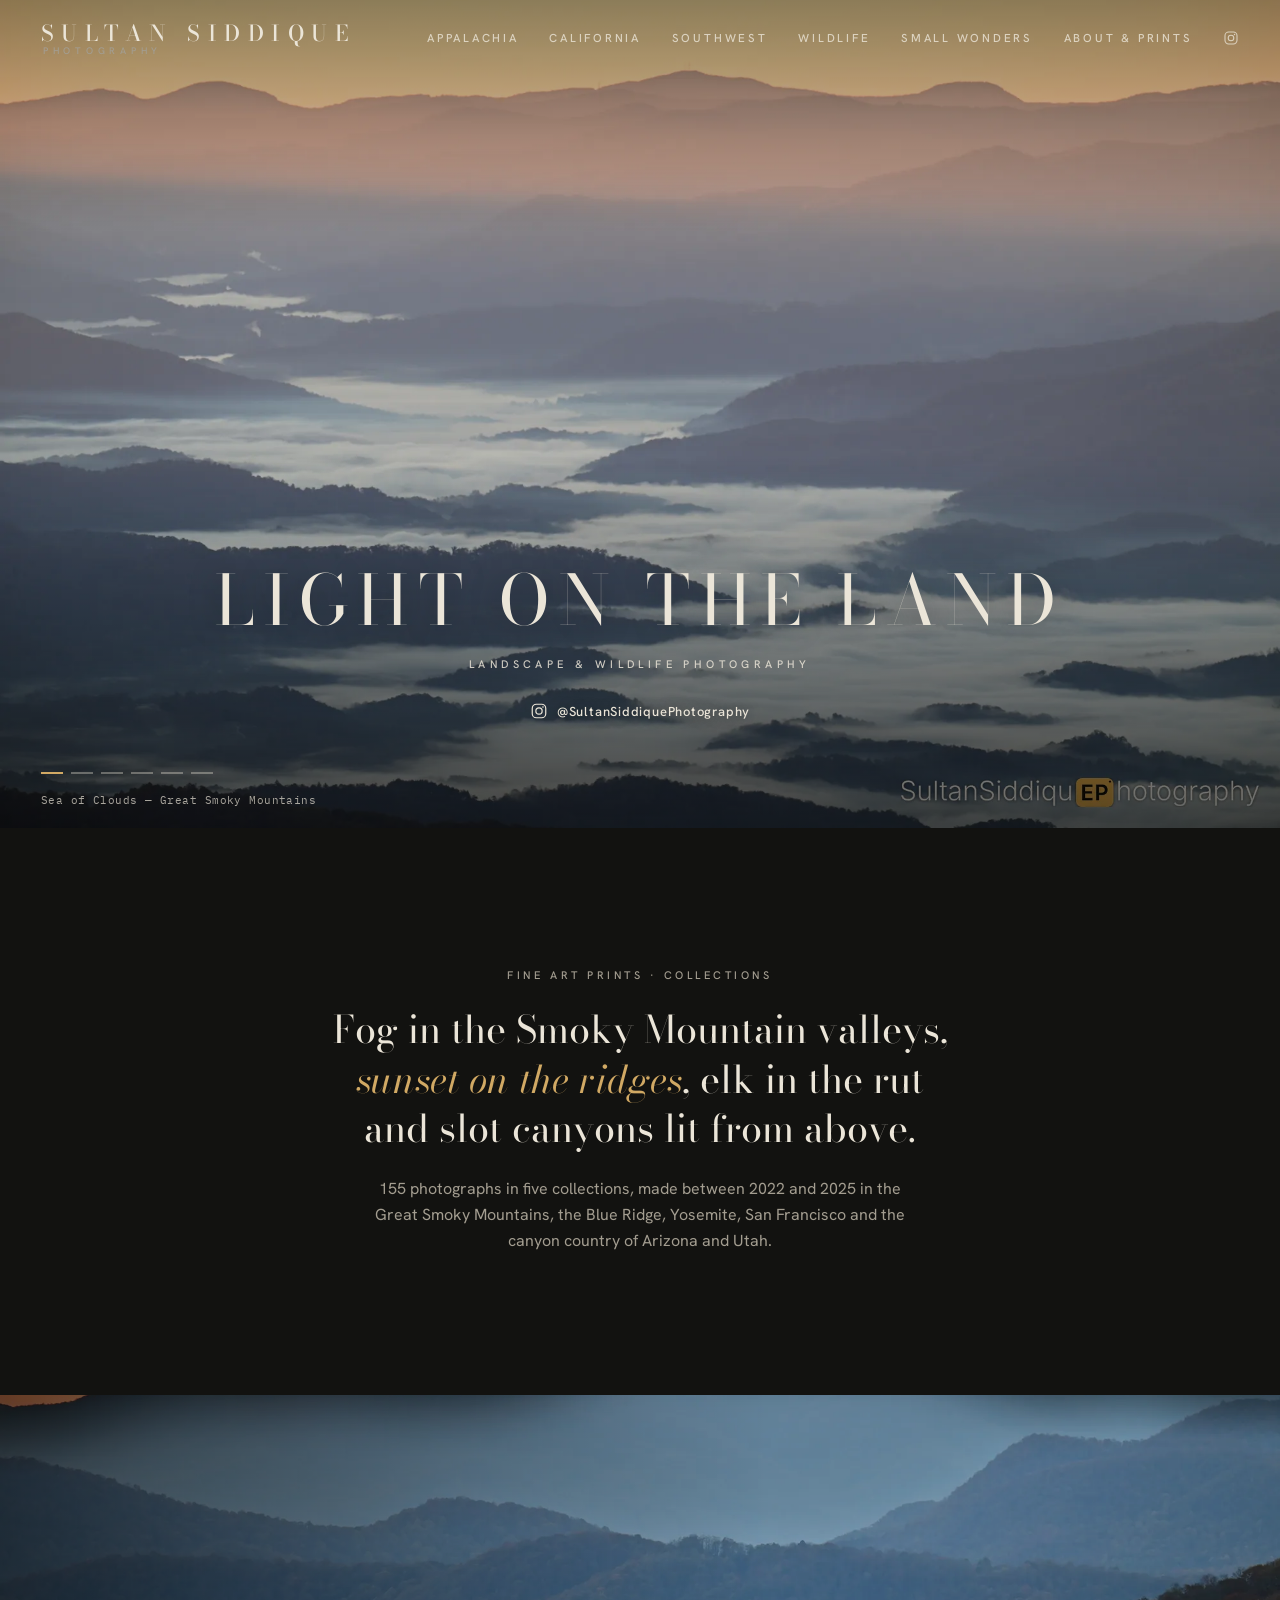
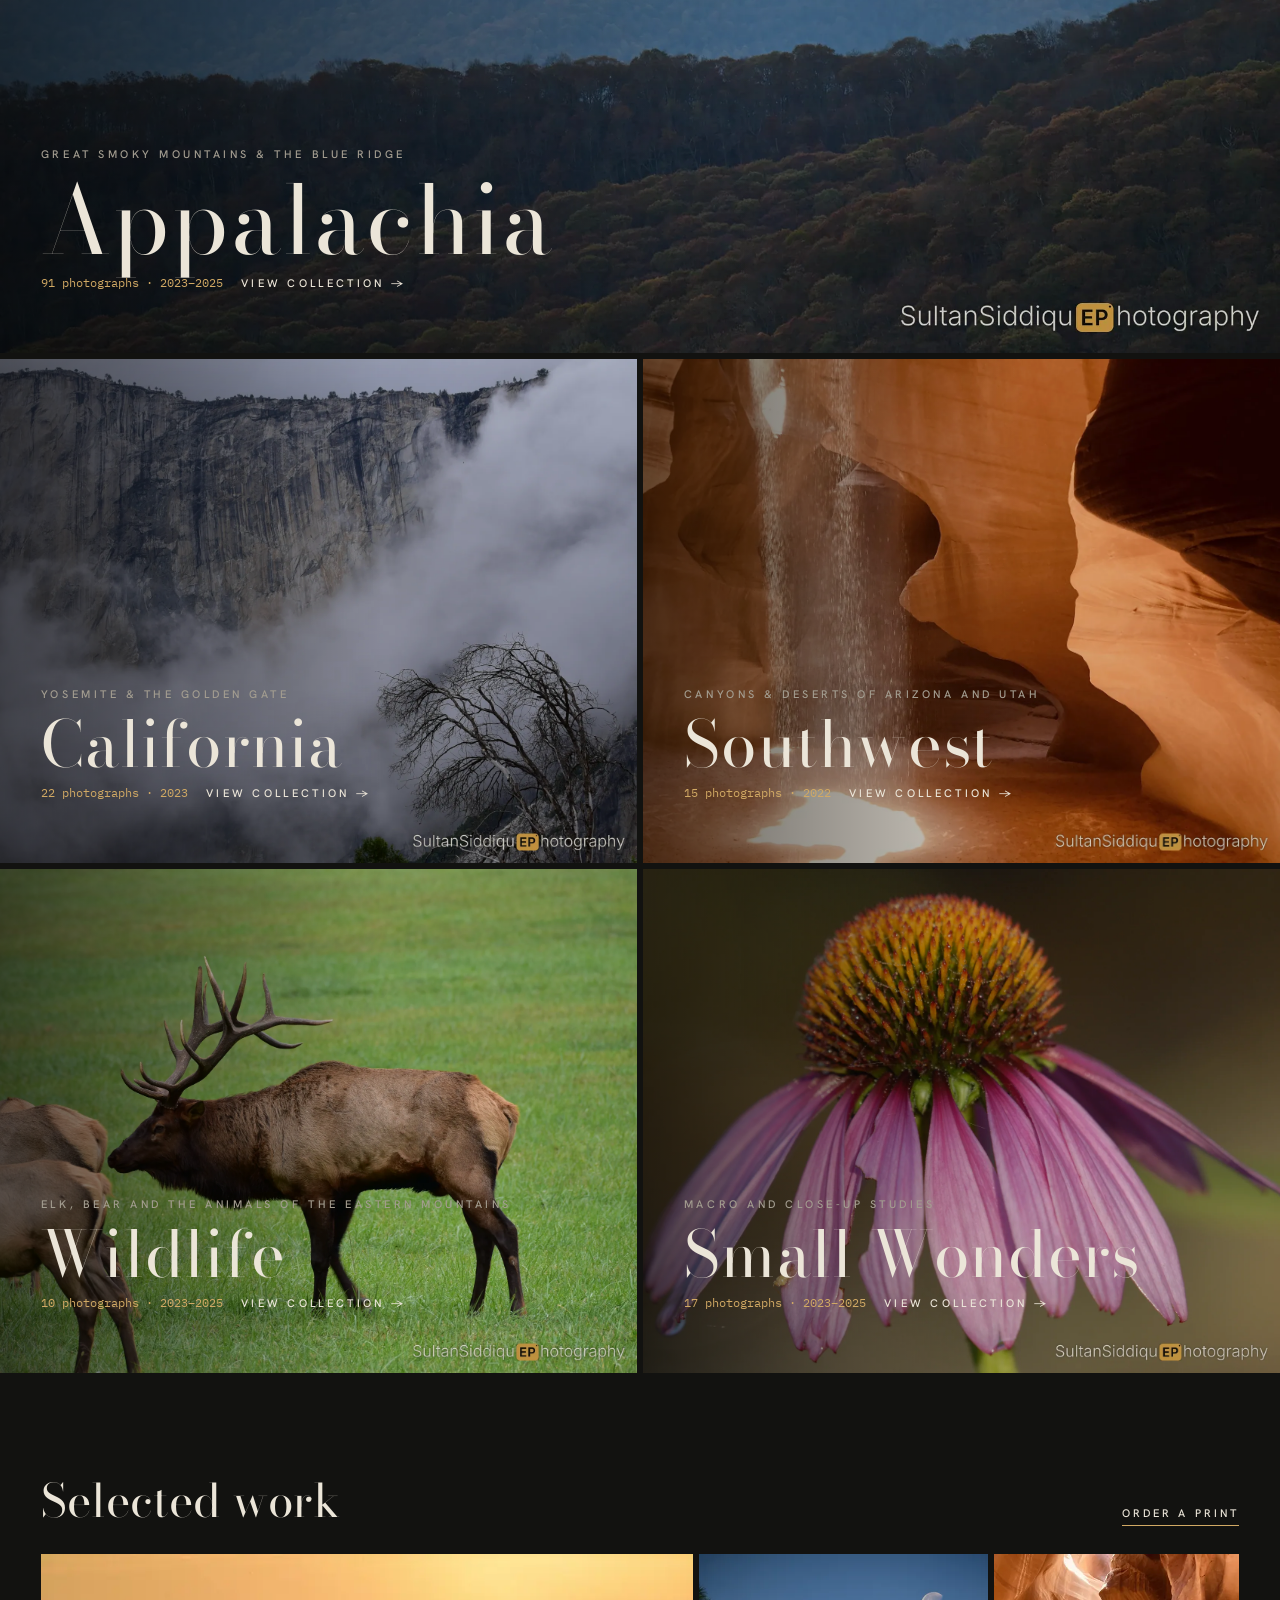
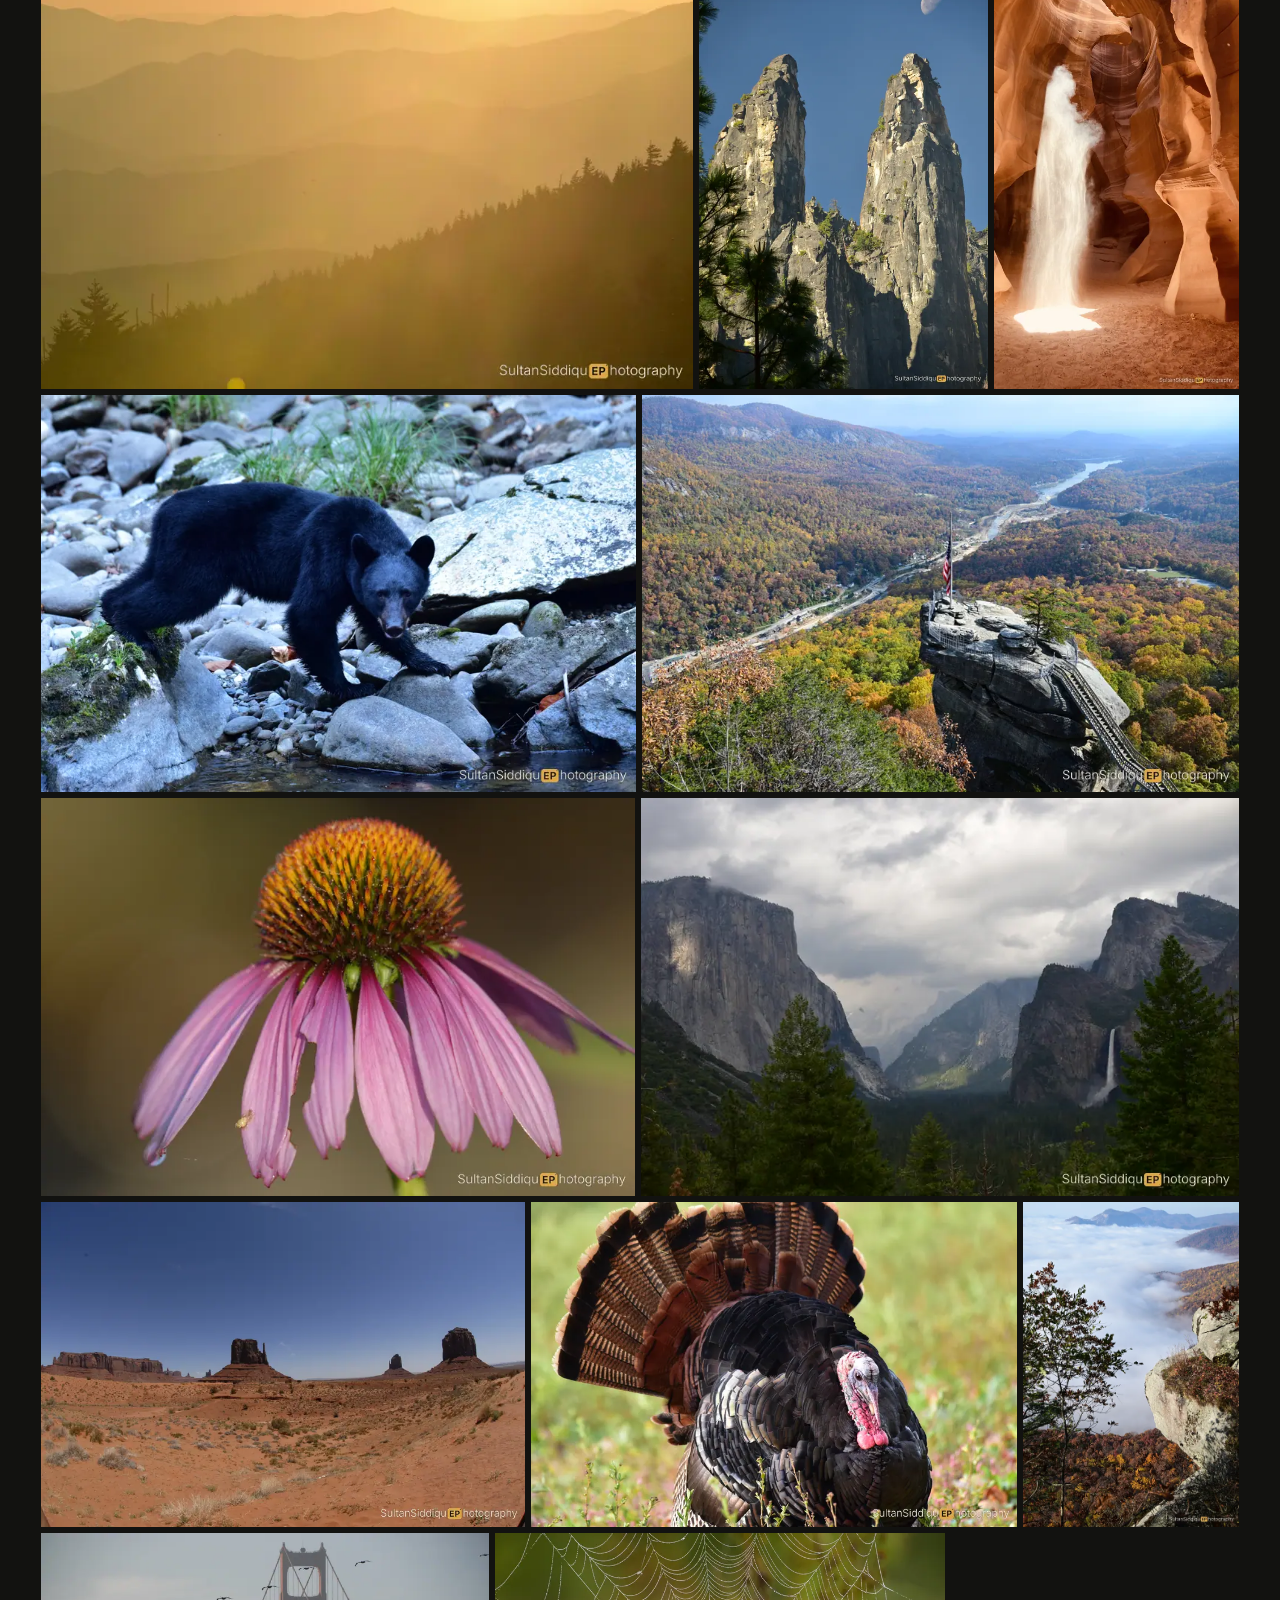
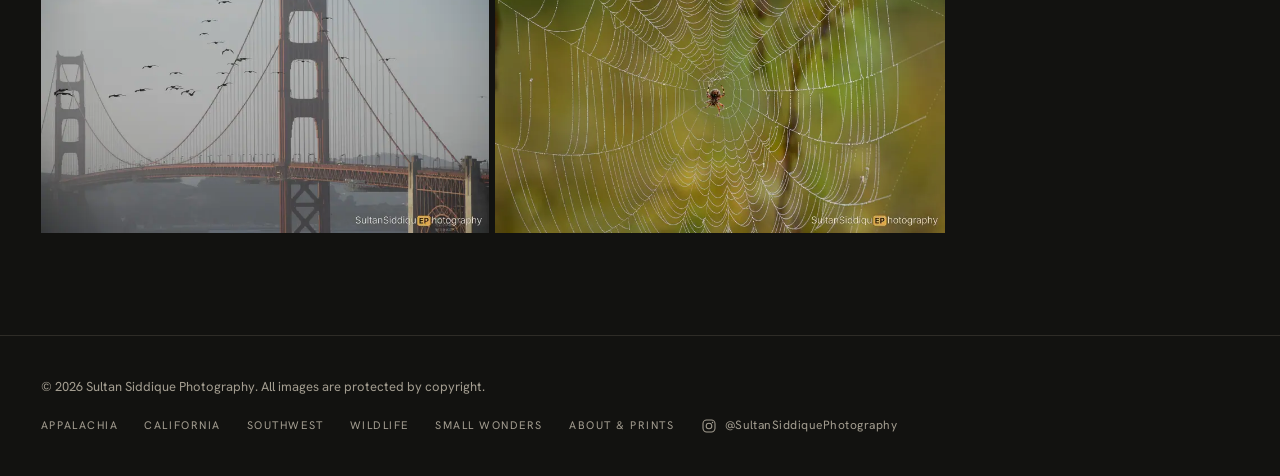
==== commit a9acdb0b: "Show clickable Instagram handle across the site Instagram icon + @SultanSiddiquePhotography under th" ====
--- a/index.html
+++ b/index.html
@@ -10,18 +10,18 @@
 <meta name="theme-color" content="#121210">
 <link rel="icon" href="data:image/svg+xml,%3Csvg xmlns='http://www.w3.org/2000/svg' viewBox='0 0 64 64'%3E%3Crect width='64' height='64' fill='%23121210'/%3E%3Cpath d='M6 50 24 26l10 13 8-9 16 20Z' fill='%23d1a964'/%3E%3Ccircle cx='46' cy='18' r='5' fill='%23ebe5d8'/%3E%3C/svg%3E">
 <link rel="preconnect" href="https://fonts.googleapis.com"><link rel="preconnect" href="https://fonts.gstatic.com" crossorigin><link rel="stylesheet" href="https://fonts.googleapis.com/css2?family=Bodoni+Moda:ital,opsz,wght@0,6..96,400;0,6..96,500;1,6..96,400&family=Hanken+Grotesk:wght@400;500&family=IBM+Plex+Mono&display=swap">
-<link rel="stylesheet" href="css/site.css?v=a3651660">
+<link rel="stylesheet" href="css/site.css?v=cc3dcf08">
 </head>
 <body>
 <a class="skip" href="#main">Skip to content</a>
 <header class="site-head wrap">
   <a class="wordmark" href="index.html" aria-label="Sultan Siddique Photography, home"><b>Sultan Siddique</b><span>Photography</span></a>
   <button class="menu-btn" type="button" aria-label="Menu" aria-expanded="false" aria-controls="nav"><i></i><i></i></button>
-  <ul class="nav" id="nav"><li><a href="appalachia.html">Appalachia</a></li><li><a href="california.html">California</a></li><li><a href="southwest.html">Southwest</a></li><li><a href="wildlife.html">Wildlife</a></li><li><a href="small-wonders.html">Small Wonders</a></li><li><a href="about.html">About &amp; Prints</a></li><li class="nav-ig"><a href="https://www.instagram.com/sultansiddiquephotography/" target="_blank" rel="noopener" aria-label="Instagram: @SultanSiddiquePhotography"><svg class="ig" viewBox="0 0 24 24" aria-hidden="true"><rect x="3" y="3" width="18" height="18" rx="5.5"/><circle cx="12" cy="12" r="4.2"/><circle cx="17.3" cy="6.7" r="1.1" class="dot"/></svg><span>Instagram</span></a></li></ul>
+  <ul class="nav" id="nav"><li><a href="appalachia.html">Appalachia</a></li><li><a href="california.html">California</a></li><li><a href="southwest.html">Southwest</a></li><li><a href="wildlife.html">Wildlife</a></li><li><a href="small-wonders.html">Small Wonders</a></li><li><a href="about.html">About &amp; Prints</a></li><li class="nav-ig"><a href="https://www.instagram.com/sultansiddiquephotography/" target="_blank" rel="noopener" aria-label="Instagram: @SultanSiddiquePhotography"><svg class="ig" viewBox="0 0 24 24" aria-hidden="true"><rect x="3" y="3" width="18" height="18" rx="5.5"/><circle cx="12" cy="12" r="4.2"/><circle cx="17.3" cy="6.7" r="1.1" class="dot"/></svg><span>@SultanSiddiquePhotography</span></a></li></ul>
 </header>
 <main id="main">
 <section class="hero" aria-label="Featured photographs"><figure data-cap="Sea of Clouds — Great Smoky Mountains" class="on"><img src="img/l/dsc-5388.webp?v=ep1" alt="Sea of Clouds, Great Smoky Mountains" fetchpriority="high"></figure><figure data-cap="Golden Hour Ridges — Great Smoky Mountains"><img data-src="img/l/dsc-8160.webp?v=ep1" src="" alt="Golden Hour Ridges, Great Smoky Mountains" fetchpriority="low"></figure><figure data-cap="El Capitan in Cloud — Yosemite National Park"><img data-src="img/l/dsc-5536.webp?v=ep1" src="" alt="El Capitan in Cloud, Yosemite National Park" fetchpriority="low"></figure><figure data-cap="Light Beam — Antelope Canyon, Arizona"><img data-src="img/l/img-0070.webp?v=ep1" src="" alt="Light Beam, Antelope Canyon, Arizona" fetchpriority="low"></figure><figure data-cap="The Bull — Great Smoky Mountains"><img data-src="img/l/dsc-7879.webp?v=ep1" src="" alt="The Bull, Great Smoky Mountains" fetchpriority="low"></figure><figure data-cap="Horseshoe Bend — Arizona"><img data-src="img/l/dsc0155.webp?v=ep1" src="" alt="Horseshoe Bend, Arizona" fetchpriority="low"></figure>
-  <div class="hero-copy wrap"><h1>Light on the Land</h1><p>Landscape &amp; Wildlife Photography</p></div>
+  <div class="hero-copy wrap"><h1>Light on the Land</h1><p>Landscape &amp; Wildlife Photography</p><a class="ig-link" href="https://www.instagram.com/sultansiddiquephotography/" target="_blank" rel="noopener"><svg class="ig" viewBox="0 0 24 24" aria-hidden="true"><rect x="3" y="3" width="18" height="18" rx="5.5"/><circle cx="12" cy="12" r="4.2"/><circle cx="17.3" cy="6.7" r="1.1" class="dot"/></svg>@SultanSiddiquePhotography</a></div>
   <div class="hero-dots"><button type="button" aria-label="Show photo 1" aria-current="true"></button><button type="button" aria-label="Show photo 2" aria-current="false"></button><button type="button" aria-label="Show photo 3" aria-current="false"></button><button type="button" aria-label="Show photo 4" aria-current="false"></button><button type="button" aria-label="Show photo 5" aria-current="false"></button><button type="button" aria-label="Show photo 6" aria-current="false"></button></div><span class="hero-cap" aria-live="polite"></span>
 </section>
 <section class="intro wrap">
@@ -44,6 +44,6 @@
   <span>© 2026 Sultan Siddique Photography. All images are protected by copyright.</span>
   <nav aria-label="Footer"><a href="appalachia.html">Appalachia</a><a href="california.html">California</a><a href="southwest.html">Southwest</a><a href="wildlife.html">Wildlife</a><a href="small-wonders.html">Small Wonders</a><a href="about.html">About &amp; Prints</a><a class="foot-ig" href="https://www.instagram.com/sultansiddiquephotography/" target="_blank" rel="noopener"><svg class="ig" viewBox="0 0 24 24" aria-hidden="true"><rect x="3" y="3" width="18" height="18" rx="5.5"/><circle cx="12" cy="12" r="4.2"/><circle cx="17.3" cy="6.7" r="1.1" class="dot"/></svg>@SultanSiddiquePhotography</a></nav>
 </footer>
-<script src="js/site.js?v=a3651660" defer></script>
+<script src="js/site.js?v=cc3dcf08" defer></script>
 </body>
 </html>
--- a/css/site.css
+++ b/css/site.css
@@ -46,7 +46,7 @@
 .menu-btn i { display: block; height: 1px; background: currentColor; margin: 7px 0; transition: transform .3s; }
 .menu-open .menu-btn i:first-child { transform: translateY(4px) rotate(45deg); }
 .menu-open .menu-btn i:last-child { transform: translateY(-4px) rotate(-45deg); }
-@media (max-width: 860px) {
+@media (max-width: 1180px) {
   .menu-btn { display: block; }
   .nav { position: fixed; inset: 0; z-index: -1; flex-direction: column; justify-content: center; align-items: center; gap: 28px; background: var(--wall); opacity: 0; pointer-events: none; transition: opacity .3s; }
   .nav a { font-size: 14px; }
@@ -176,7 +176,21 @@
 .ig { width: 16px; height: 16px; fill: none; stroke: currentColor; stroke-width: 1.6; flex: none; vertical-align: -3px; }
 .ig .dot { fill: currentColor; stroke: none; }
 .nav-ig a { display: inline-flex; align-items: center; gap: 8px; }
-@media (min-width: 861px) { .nav-ig span { position: absolute; width: 1px; height: 1px; overflow: hidden; clip-path: inset(50%); } }
+.nav-ig span { text-transform: none; letter-spacing: .06em; font-size: 12.5px; }
+@media (min-width: 1181px) and (max-width: 1559px) { .nav-ig span { position: absolute; width: 1px; height: 1px; overflow: hidden; clip-path: inset(50%); } }
 .foot-ig { display: inline-flex; align-items: center; gap: 8px; text-transform: none !important; letter-spacing: .04em !important; font-size: 12px !important; }
 .cta .ig { width: 15px; height: 15px; }
 .prose p + p .cta { margin-top: 0; }
+
+/* Instagram handle links: hero, collection pages, photo viewer */
+.ig-link { display: inline-flex; align-items: center; gap: 9px; text-decoration: none; color: var(--bone); font: 500 13px/1 var(--body); letter-spacing: .06em; padding: 8px 0; border-bottom: 1px solid transparent; transition: color .25s, border-color .25s; }
+.ig-link .ig { width: 18px; height: 18px; }
+.ig-link:hover { color: var(--gold); border-bottom-color: var(--gold); }
+.hero-copy .ig-link { margin-top: 4px; text-shadow: 0 1px 12px rgba(0,0,0,.5); }
+.page-head .row .ig-link { color: var(--gold); }
+.lb-actions { display: flex; align-items: center; gap: 22px; flex-wrap: wrap; }
+.lb-ig { display: inline-flex; align-items: center; gap: 8px; text-decoration: none; color: var(--bone); font: 500 12px/1 var(--body); letter-spacing: .06em; opacity: .85; }
+.lb-ig:hover { opacity: 1; color: var(--gold); }
+@media (max-width: 600px) { .hero-copy .ig-link { font-size: 12px; } .lb-actions { gap: 14px; } }
+.nav a, .wordmark b, .wordmark span { white-space: nowrap; }
+.site-head .nav { flex-wrap: nowrap; }
